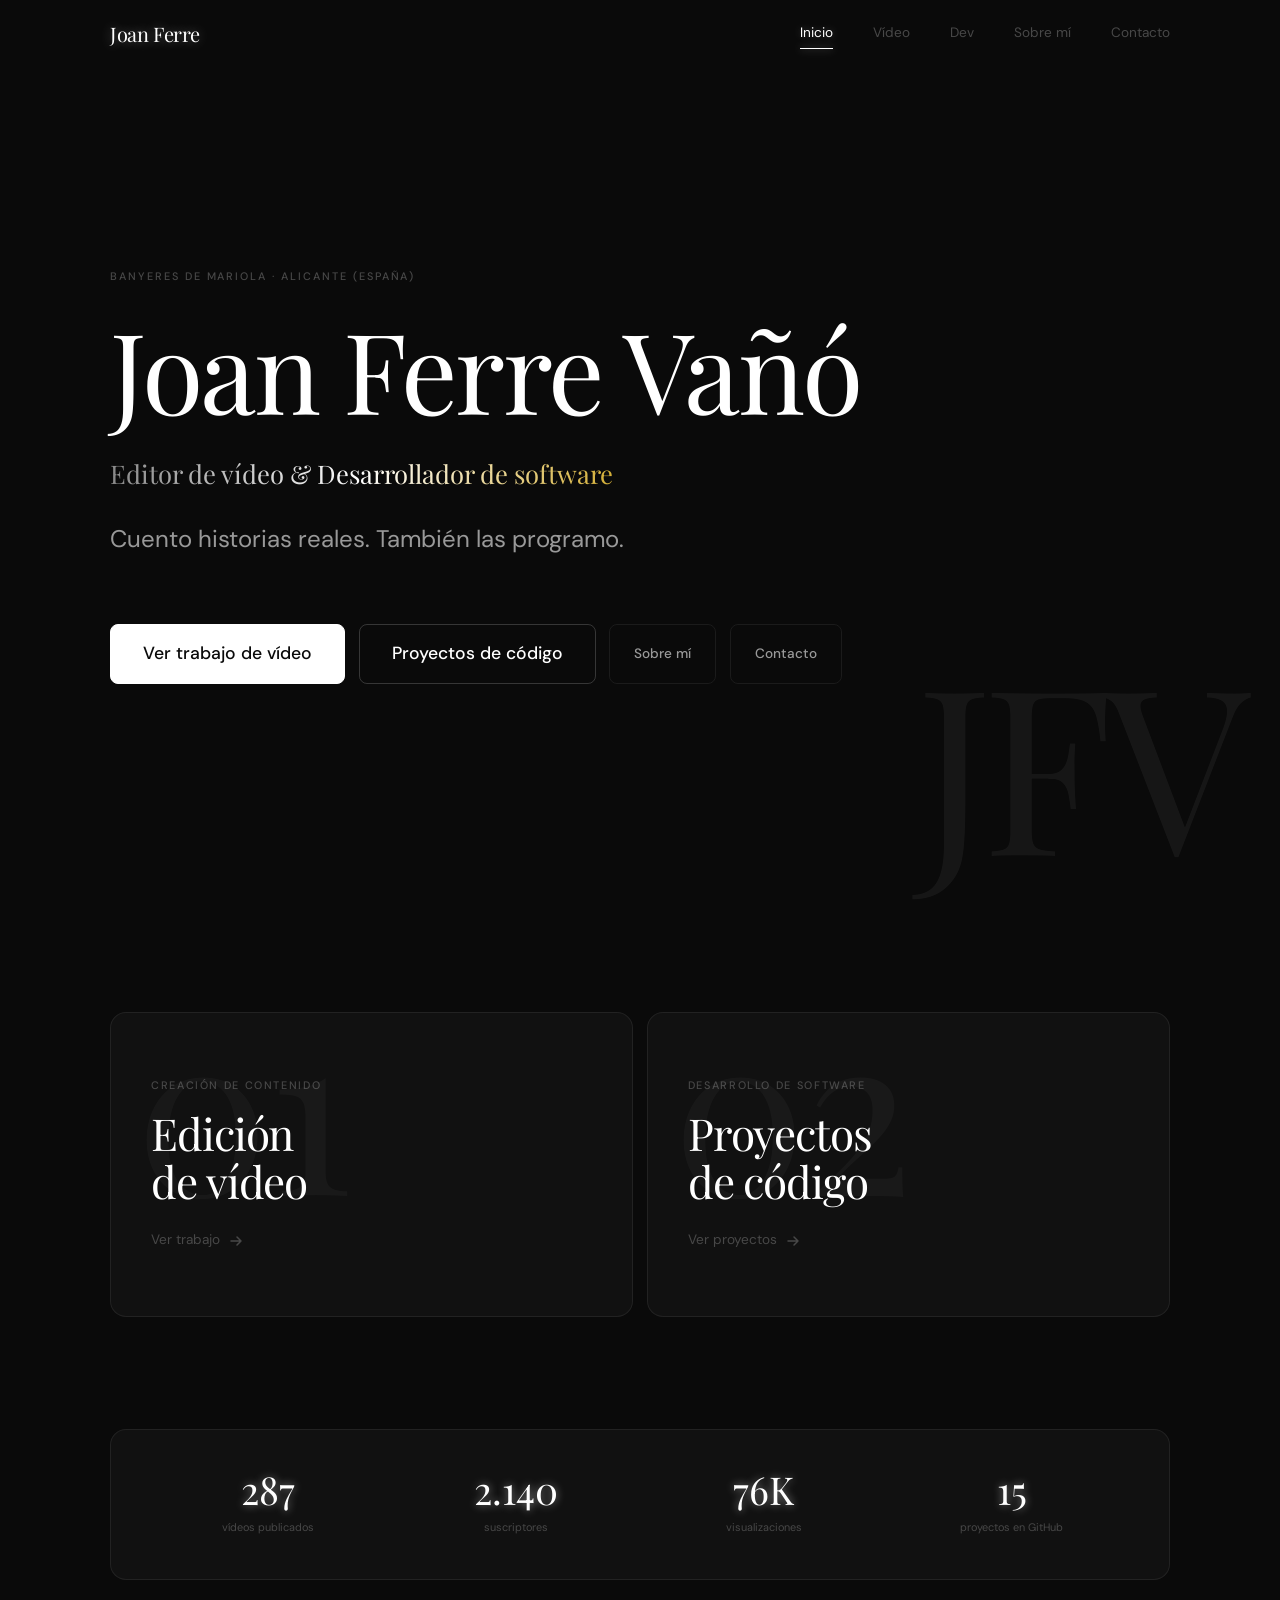
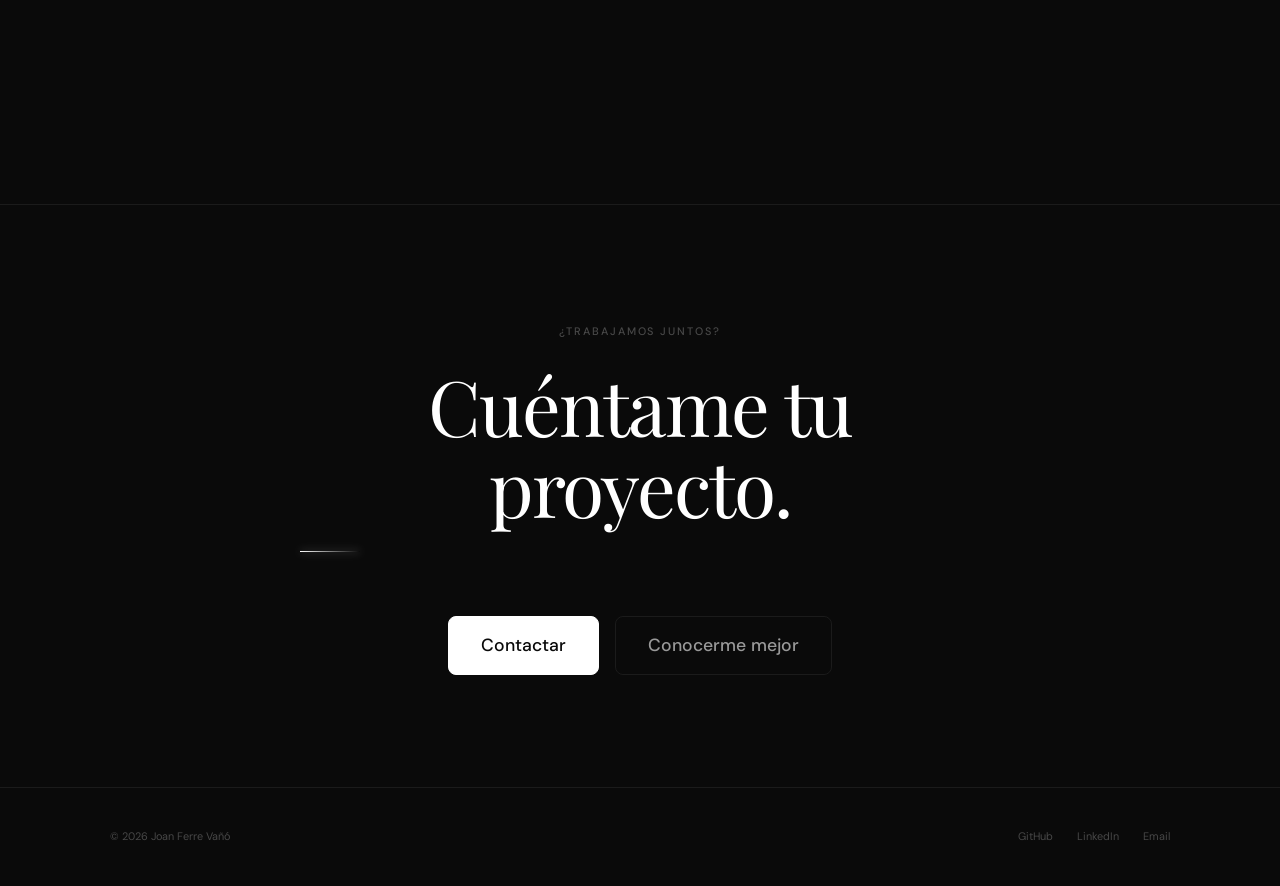
==== index.html @ e5301815 "Imagenes añadidas y mejora del contenido" ====
<!DOCTYPE html>
<html lang="es">
<head>
  <meta charset="UTF-8"/>
  <meta name="viewport" content="width=device-width, initial-scale=1.0"/>
  <title>Joan Ferre Vañó — Portfolio</title>
  <meta name="description" content="Editor de vídeo y desarrollador de software. Banyeres de Mariola, Alicante (España)."/>
  <link rel="preconnect" href="https://fonts.googleapis.com"/>
  <link rel="preconnect" href="https://fonts.gstatic.com" crossorigin/>
  <link href="https://fonts.googleapis.com/css2?family=Playfair+Display:ital,wght@0,400;0,500;1,400&family=DM+Sans:wght@300;400;500&display=swap" rel="stylesheet"/>
  <link rel="stylesheet" href="css/style.css"/>
  <link rel="stylesheet" href="css/animations.css"/>
  <link rel="stylesheet" href="css/components.css"/>
  <link rel="stylesheet" href="css/pages.css"/>
</head>
<body class="page-enter">

  <!-- ── NAVBAR ─────────────────────────────────────────────── -->
  <header class="navbar" id="navbar">
    <div class="navbar__inner">
      <a href="index.html" class="navbar__logo">Joan Ferre</a>
      <nav class="navbar__nav">
        <a href="index.html"   class="navbar__link">Inicio</a>
        <a href="video.html"   class="navbar__link">Vídeo</a>
        <a href="dev.html"     class="navbar__link">Dev</a>
        <a href="about.html"   class="navbar__link">Sobre mí</a>
        <a href="contact.html" class="navbar__link">Contacto</a>
      </nav>
      <button class="navbar__burger" id="nav-burger" aria-label="Abrir menú">
        <span></span><span></span><span></span>
      </button>
    </div>
  </header>
  <div class="nav-mobile" id="nav-mobile">
    <a href="index.html">Inicio</a>
    <a href="video.html">Vídeo</a>
    <a href="dev.html">Dev</a>
    <a href="about.html">Sobre mí</a>
    <a href="contact.html">Contacto</a>
  </div>

  <main>
    <!-- ── HERO ─────────────────────────────────────────────── -->
    <section class="hero hero--left">
      <div class="container">
        <div class="hero__inner">
          <span class="hero__eyebrow hero-reveal">Banyeres de Mariola · Alicante (España)</span>

          <!-- Nombre con glow pulsante blanco intenso -->
          <h1 class="hero__title hero-reveal glow-pulse">Joan Ferre Vañó</h1>

          <!-- Tagline con shimmer dorado/plateado -->
          <p class="hero-reveal" style="font-family:var(--font-display);font-size:clamp(1.1rem,2.5vw,1.6rem);margin-bottom:var(--sp-md)">
            <span class="shimmer-text">Editor de vídeo &amp; Desarrollador de software</span>
          </p>

          <p class="hero__sub hero-reveal">
            Cuento historias reales. También las programo.
          </p>
          <div class="hero__ctas hero-reveal">
            <a href="video.html"   class="btn btn--white btn--lg">Ver trabajo de vídeo</a>
            <a href="dev.html"     class="btn btn--outline btn--lg">Proyectos de código</a>
            <a href="about.html"   class="btn btn--ghost">Sobre mí</a>
            <a href="contact.html" class="btn btn--ghost">Contacto</a>
          </div>
        </div>
      </div>
      <span class="hero__bg-text" aria-hidden="true">JFV</span>
    </section>

    <!-- ── BLOQUES PRINCIPALES ─────────────────────────────── -->
    <section class="section">
      <div class="container">
        <div class="index-blocks stagger reveal">
          <!-- Bloque vídeo con borde neon que se enciende -->
          <a href="video.html" class="index-block">
            <span class="index-block__num" aria-hidden="true">01</span>
            <span class="index-block__label">Creación de contenido</span>
            <h2 class="index-block__title">Edición<br/>de vídeo</h2>
            <span class="index-block__arrow">
              Ver trabajo
              <svg width="16" height="16" viewBox="0 0 16 16" fill="none" stroke="currentColor" stroke-width="1.5" stroke-linecap="round" stroke-linejoin="round" aria-hidden="true"><path d="M3 8h10M9 4l4 4-4 4"/></svg>
            </span>
          </a>
          <!-- Bloque dev con borde neon que se enciende -->
          <a href="dev.html" class="index-block">
            <span class="index-block__num" aria-hidden="true">02</span>
            <span class="index-block__label">Desarrollo de software</span>
            <h2 class="index-block__title">Proyectos<br/>de código</h2>
            <span class="index-block__arrow">
              Ver proyectos
              <svg width="16" height="16" viewBox="0 0 16 16" fill="none" stroke="currentColor" stroke-width="1.5" stroke-linecap="round" stroke-linejoin="round" aria-hidden="true"><path d="M3 8h10M9 4l4 4-4 4"/></svg>
            </span>
          </a>
        </div>

        <!-- Stats con glow que se intensifica al hover -->
        <div class="index-stats reveal">
          <div class="index-stat">
            <span class="index-stat__num">287</span>
            <span class="index-stat__label">vídeos publicados</span>
          </div>
          <div class="index-stat">
            <span class="index-stat__num">2.140</span>
            <span class="index-stat__label">suscriptores</span>
          </div>
          <div class="index-stat">
            <span class="index-stat__num">76K</span>
            <span class="index-stat__label">visualizaciones</span>
          </div>
          <div class="index-stat">
            <span class="index-stat__num">15</span>
            <span class="index-stat__label">proyectos en GitHub</span>
          </div>
        </div>
      </div>
    </section>

    <!-- ── CTA FINAL ────────────────────────────────────────── -->
    <section class="section" style="text-align:center">
      <div class="container container--sm">
        <div class="section__head reveal">
          <span class="label">¿Trabajamos juntos?</span>
          <h2>Cuéntame tu proyecto.</h2>
        </div>
        <div class="reveal" style="display:flex;gap:1rem;justify-content:center;flex-wrap:wrap">
          <a href="contact.html" class="btn btn--white btn--lg">Contactar</a>
          <a href="about.html"   class="btn btn--ghost btn--lg">Conocerme mejor</a>
        </div>
      </div>
    </section>
  </main>

  <footer class="footer">
    <div class="container">
      <div class="footer__inner">
        <span class="footer__copy">© <span class="footer__year">2026</span> Joan Ferre Vañó</span>
        <nav class="footer__links">
          <a href="https://github.com/joanferrevano"                        target="_blank" rel="noopener">GitHub</a>
          <a href="https://www.linkedin.com/in/joan-ferre-va%C3%B1%C3%B3/"  target="_blank" rel="noopener">LinkedIn</a>
          <a href="mailto:joanferrecontact@gmail.com">Email</a>
        </nav>
      </div>
    </div>
  </footer>

  <script src="js/cursor.js"></script>
  <script src="js/nav.js"></script>
  <script src="js/main.js"></script>
</body>
</html>
---- css/style.css ----
/* ══════════════════════════════════════════════════════════════
   style.css — Variables, reset, tipografía, layout base
   Portfolio de Joan Ferre Vañó
   ══════════════════════════════════════════════════════════════ */

/* ── Variables globales ─────────────────────────────────────── */
:root {
  /* Colores base */
  --bg:      #0a0a0a;
  --bg-2:    #111111;
  --bg-3:    #1a1a1a;
  --bg-4:    #222222;
  --border:  rgba(255,255,255,0.07);
  --border-h:rgba(255,255,255,0.18);
  --white:   #ffffff;
  --text:    #f0f0f0;
  --text-2:  #999999;
  --text-3:  #484848;

  /* Glow / neon */
  --glow-sm:  0 0 8px rgba(255,255,255,0.5);
  --glow-md:  0 0 6px #fff, 0 0 14px rgba(255,255,255,0.4);
  --glow-lg:  0 0 8px #fff, 0 0 20px rgba(255,255,255,0.5), 0 0 40px rgba(255,255,255,0.2);
  --glow-xl:  0 0 12px #fff, 0 0 30px rgba(255,255,255,0.6), 0 0 60px rgba(255,255,255,0.25);
  --glow-vr:  0 0 8px #9cf, 0 0 20px rgba(100,200,255,0.5), 0 0 40px rgba(100,200,255,0.25);
  --glow-green: 0 0 6px #7fff7f, 0 0 14px rgba(100,255,100,0.4);
  --glow-amber: 0 0 6px #ffbf40, 0 0 14px rgba(255,180,50,0.4);
  --glow-gold:  0 0 8px #d4af37, 0 0 20px rgba(212,175,55,0.5);

  /* Shimmer gradient */
  --shimmer: linear-gradient(90deg, #888 0%, #fff 25%, #d4af37 50%, #fff 75%, #888 100%);

  /* Tipografía */
  --font-display: 'Playfair Display', serif;
  --font-body:    'DM Sans', sans-serif;

  /* Tamaños */
  --s-xs:  0.68rem;
  --s-sm:  0.85rem;
  --s-md:  1.1rem;
  --s-lg:  1.25rem;
  --s-xl:  1.5rem;
  --s-2xl: 2rem;
  --s-3xl: 2.75rem;
  --s-4xl: 3.75rem;
  --s-5xl: 5rem;
  --s-6xl: 7rem;

  /* Espaciado */
  --sp-xs:  0.4rem;
  --sp-sm:  0.85rem;
  --sp-md:  1.5rem;
  --sp-lg:  2.5rem;
  --sp-xl:  4rem;
  --sp-2xl: 7rem;

  /* Misc */
  --radius:    8px;
  --radius-lg: 16px;
  --ease:      cubic-bezier(0.16, 1, 0.3, 1);
  --dur:       0.6s;
  --dur-fast:  0.2s;
  --navbar-h:  68px;
}

/* ── Reset ──────────────────────────────────────────────────── */
*, *::before, *::after { box-sizing: border-box; margin: 0; padding: 0; }
html { scroll-behavior: smooth; overflow-x: hidden; font-size: 16px; }
body {
  background: var(--bg);
  color: var(--text);
  font-family: var(--font-body);
  font-size: 1rem;
  font-weight: 400;
  line-height: 1.65;
  -webkit-font-smoothing: antialiased;
  overflow-x: hidden;
}
img, svg { display: block; max-width: 100%; }
a { color: inherit; text-decoration: none; }
button { font-family: inherit; border: none; background: none; cursor: pointer; }
ul { list-style: none; }

/* ── Tipografía ─────────────────────────────────────────────── */
h1, h2, h3 {
  font-family: var(--font-display);
  font-weight: 400;
  line-height: 1.05;
  letter-spacing: -0.025em;
  color: var(--white);
}
h1 { font-size: clamp(var(--s-4xl), 9vw, var(--s-6xl)); }
h2 { font-size: clamp(var(--s-3xl), 6vw, var(--s-5xl)); }
h3 { font-size: clamp(var(--s-xl), 3vw, var(--s-2xl)); }
p  { color: var(--text-2); line-height: 1.7; }

/* ── Layout ─────────────────────────────────────────────────── */
.container    { width: 100%; max-width: 1140px; margin: 0 auto; padding: 0 var(--sp-lg); }
.container--sm { max-width: 760px; }
.container--xs { max-width: 600px; }

/* ── Utilidades ─────────────────────────────────────────────── */
.label {
  display: inline-block;
  font-size: var(--s-xs); font-weight: 500;
  letter-spacing: 0.18em; text-transform: uppercase;
  color: var(--text-3); margin-bottom: var(--sp-md);
}
.section { padding: var(--sp-2xl) 0; }
.section + .section { border-top: 1px solid var(--border); }
.section__head { margin-bottom: var(--sp-xl); }
.section__head h2 { margin-bottom: var(--sp-md); }
.section__head p { max-width: 55ch; font-size: var(--s-lg); }

/* Línea decorativa bajo título de sección */
.section__head h2::after {
  content: ''; display: block; width: 0; height: 1px;
  background: linear-gradient(90deg, var(--white), transparent);
  box-shadow: var(--glow-sm);
  margin-top: var(--sp-md);
  transition: width 1.2s var(--ease);
}
.section__head.is-visible h2::after { width: 60px; }

/* ── Footer ─────────────────────────────────────────────────── */
.footer { padding: var(--sp-lg) 0; border-top: 1px solid var(--border); }
.footer__inner {
  display: flex; align-items: center;
  justify-content: space-between; flex-wrap: wrap; gap: var(--sp-md);
}
.footer__copy { font-size: var(--s-xs); color: var(--text-3); }
.footer__links { display: flex; gap: var(--sp-md); }
.footer__links a { font-size: var(--s-xs); color: var(--text-3); transition: color var(--dur-fast), text-shadow var(--dur-fast); }
.footer__links a:hover { color: var(--white); text-shadow: var(--glow-sm); }

/* ── Responsive ─────────────────────────────────────────────── */
@media (max-width: 900px) {
  :root { --sp-2xl: 5rem; --sp-xl: 3rem; }
  .container { padding: 0 var(--sp-md); }
}
@media (max-width: 600px) {
  :root { --sp-2xl: 4rem; }
  .footer__inner { flex-direction: column; align-items: flex-start; }
}
---- css/animations.css ----
/* ══════════════════════════════════════════════════════════════
   animations.css — Keyframes, glow, shimmer, neon, ripple
   Portfolio de Joan Ferre Vañó
   ══════════════════════════════════════════════════════════════ */

/* ── @property para ángulo neon rotativo ────────────────────── */
@property --neon-angle {
  syntax: '<angle>'; initial-value: 0deg; inherits: false;
}

/* ── Keyframes ──────────────────────────────────────────────── */
@keyframes fadeUp {
  from { opacity: 0; transform: translateY(22px); }
  to   { opacity: 1; transform: translateY(0);    }
}
@keyframes pageIn {
  from { opacity: 0; transform: translateY(10px); }
  to   { opacity: 1; transform: translateY(0);    }
}

/* Glow pulsante — nombre hero */
@keyframes glow-pulse {
  0%,100% {
    text-shadow: 0 0 10px #fff, 0 0 20px rgba(255,255,255,0.6),
                 0 0 40px rgba(255,255,255,0.3);
  }
  50% {
    text-shadow: 0 0 20px #fff, 0 0 40px rgba(255,255,255,0.8),
                 0 0 80px rgba(255,255,255,0.5), 0 0 120px rgba(255,255,255,0.2);
  }
}

/* Shimmer plateado/dorado en taglines */
@keyframes shimmer {
  0%   { background-position: -200% center; }
  100% { background-position:  200% center; }
}

/* Trazo neon rotativo (showreel, foto placeholder) */
@keyframes neon-rotate {
  to { --neon-angle: 360deg; }
}

/* Ripple expansivo en nodos del timeline */
@keyframes ripple-wave {
  0%   { transform: translate(-50%,-50%) scale(1); opacity: 0.8; }
  100% { transform: translate(-50%,-50%) scale(3.5); opacity: 0; }
}

/* Glow pulsante — badge "En desarrollo" (ámbar) */
@keyframes pulse-amber {
  0%,100% { box-shadow: 0 0 4px #ffbf40, 0 0 8px rgba(255,180,50,0.3); }
  50%     { box-shadow: 0 0 8px #ffbf40, 0 0 18px rgba(255,180,50,0.5); }
}

/* Glow pulsante — contador de proyectos */
@keyframes pulse-num {
  0%,100% { text-shadow: 0 0 12px #fff, 0 0 24px rgba(255,255,255,0.4); }
  50%     { text-shadow: 0 0 20px #fff, 0 0 40px rgba(255,255,255,0.7); }
}

/* Destello diagonal en tarjetas al entrar en viewport */
@keyframes card-sweep {
  0%   { left: -80%; opacity: 0; }
  30%  { opacity: 0.18; }
  100% { left: 130%; opacity: 0; }
}

/* Crecimiento de la línea del timeline */
@keyframes line-grow {
  from { transform: scaleY(0); }
  to   { transform: scaleY(1); }
}

/* Activación del nodo del timeline */
@keyframes dot-activate {
  0%   { transform: scale(0.5); box-shadow: 0 0 0 0 rgba(255,255,255,0.7); }
  50%  { transform: scale(1.2); box-shadow: 0 0 0 8px rgba(255,255,255,0); }
  100% { transform: scale(1);   box-shadow: 0 0 6px #fff, 0 0 14px rgba(255,255,255,0.4); }
}

/* ── Clases de animación ────────────────────────────────────── */

/* Entrada de página */
.page-enter { animation: pageIn 0.55s var(--ease) both; }

/* Glow pulsante para el nombre del hero */
.glow-pulse {
  animation: glow-pulse 3s ease-in-out infinite;
}

/* Shimmer texto */
.shimmer-text {
  background: var(--shimmer);
  background-size: 200% auto;
  -webkit-background-clip: text;
  -webkit-text-fill-color: transparent;
  background-clip: text;
  animation: shimmer 5s linear infinite;
}

/* Trazo neon rotativo — borde animado que "da vueltas" */
.neon-trace {
  position: relative;
}
.neon-trace::before {
  content: '';
  position: absolute;
  inset: -1px;
  border-radius: inherit;
  padding: 1px;
  background: conic-gradient(
    from var(--neon-angle),
    transparent 0deg 320deg,
    rgba(255,255,255,0.9) 320deg 340deg,
    rgba(255,255,255,0.3) 340deg 360deg
  );
  -webkit-mask: linear-gradient(#000 0 0) content-box,
                linear-gradient(#000 0 0);
  mask: linear-gradient(#000 0 0) content-box,
        linear-gradient(#000 0 0);
  -webkit-mask-composite: destination-out;
  mask-composite: exclude;
  animation: neon-rotate 3s linear infinite;
  pointer-events: none;
}

/* ── Animación base unificada ───────────────────────────────────
   TODAS las entradas (hero, secciones, stagger) usan los mismos
   valores: translateY(22px), 0.7s, var(--ease). Consistencia total.
   ─────────────────────────────────────────────────────────────── */

/* Hero: delay escalonado, misma animación que el scroll reveal */
.hero-reveal {
  opacity: 0; transform: translateY(22px);
  animation: fadeUp 0.7s var(--ease) forwards;
}
.hero-reveal:nth-child(1) { animation-delay: 0.1s; }
.hero-reveal:nth-child(2) { animation-delay: 0.22s; }
.hero-reveal:nth-child(3) { animation-delay: 0.34s; }
.hero-reveal:nth-child(4) { animation-delay: 0.46s; }
.hero-reveal:nth-child(5) { animation-delay: 0.58s; }

/* Scroll reveal — idéntico al hero-reveal pero via transition */
.reveal {
  opacity: 0; transform: translateY(22px);
  transition: opacity 0.7s var(--ease), transform 0.7s var(--ease);
}
.reveal.is-visible { opacity: 1; transform: translateY(0); }
.reveal--delay { transition-delay: 0.12s; }

/* Stagger — mismo desplazamiento y duración */
.stagger > * {
  opacity: 0; transform: translateY(22px);
  transition: opacity 0.7s var(--ease), transform 0.7s var(--ease);
}
.stagger.is-visible > *:nth-child(1)  { opacity:1; transform:none; transition-delay:0s;    }
.stagger.is-visible > *:nth-child(2)  { opacity:1; transform:none; transition-delay:0.1s;  }
.stagger.is-visible > *:nth-child(3)  { opacity:1; transform:none; transition-delay:0.2s;  }
.stagger.is-visible > *:nth-child(4)  { opacity:1; transform:none; transition-delay:0.3s;  }
.stagger.is-visible > *:nth-child(5)  { opacity:1; transform:none; transition-delay:0.4s;  }
.stagger.is-visible > *:nth-child(6)  { opacity:1; transform:none; transition-delay:0.5s;  }
.stagger.is-visible > *:nth-child(7)  { opacity:1; transform:none; transition-delay:0.6s;  }
.stagger.is-visible > *:nth-child(8)  { opacity:1; transform:none; transition-delay:0.7s;  }
.stagger.is-visible > *:nth-child(9)  { opacity:1; transform:none; transition-delay:0.8s;  }
.stagger.is-visible > *:nth-child(10) { opacity:1; transform:none; transition-delay:0.9s;  }

/* Destello diagonal en tarjeta al entrar en viewport */
.card-has-sweep { position: relative; overflow: hidden; }
.card-has-sweep::after {
  content: '';
  position: absolute; top: 0; left: -80%;
  width: 50%; height: 100%;
  background: linear-gradient(105deg, transparent 20%, rgba(255,255,255,0.15) 50%, transparent 80%);
  transform: skewX(-15deg);
  pointer-events: none;
  opacity: 0;
}
.card-has-sweep.sweep-once::after {
  animation: card-sweep 0.7s ease forwards;
}

/* Badge glow verde — "Uso diario" */
.badge--green {
  background: rgba(100,255,100,0.08);
  color: #9fff9f;
  border: 1px solid rgba(100,255,100,0.35);
  box-shadow: var(--glow-green);
}

/* Badge glow ámbar pulsante — "En desarrollo" */
.badge--amber {
  background: rgba(255,180,50,0.08);
  color: #ffd080;
  border: 1px solid rgba(255,180,50,0.35);
  animation: pulse-amber 2.5s ease-in-out infinite;
}

/* Accesibilidad: reducir movimiento */
@media (prefers-reduced-motion: reduce) {
  *, *::before, *::after { animation-duration: 0.01ms !important; transition-duration: 0.01ms !important; }
  .reveal, .stagger > *, .hero-reveal { opacity: 1 !important; transform: none !important; }
}
---- css/components.css ----
/* ══════════════════════════════════════════════════════════════
   components.css — Navbar, Hero, Botones, Cards, Footer
   Portfolio de Joan Ferre Vañó
   ══════════════════════════════════════════════════════════════ */

/* ── NAVBAR ─────────────────────────────────────────────────── */
.navbar {
  position: fixed; top: 0; left: 0; right: 0;
  height: var(--navbar-h); z-index: 1000;
  transition: background 0.4s, backdrop-filter 0.4s, border-color 0.4s;
  border-bottom: 1px solid transparent;
}
.navbar.is-scrolled {
  background: rgba(10,10,10,0.9);
  backdrop-filter: blur(20px); -webkit-backdrop-filter: blur(20px);
  border-bottom-color: var(--border);
}
.navbar__inner {
  max-width: 1140px; margin: 0 auto;
  padding: 0 var(--sp-lg); height: 100%;
  display: flex; align-items: center; justify-content: space-between;
}
/* Logo con glow estático suave */
.navbar__logo {
  font-family: var(--font-display); font-size: var(--s-lg);
  color: var(--white); letter-spacing: -0.02em; white-space: nowrap;
  text-shadow: 0 0 12px rgba(255,255,255,0.4);
  transition: text-shadow var(--dur-fast);
}
.navbar__logo:hover { text-shadow: var(--glow-md); }

.navbar__nav { display: flex; align-items: center; gap: var(--sp-lg); }
.navbar__link {
  font-size: var(--s-sm); color: var(--text-3);
  position: relative; transition: color var(--dur-fast);
}
/* Subrayado neon animado en hover y página activa */
.navbar__link::after {
  content: ''; position: absolute; bottom: -4px; left: 0;
  width: 0; height: 1px;
  background: var(--white);
  box-shadow: var(--glow-sm);
  transition: width 0.3s var(--ease);
}
.navbar__link:hover       { color: var(--white); }
.navbar__link:hover::after { width: 100%; }
.navbar__link.is-active   { color: var(--white); text-shadow: 0 0 8px rgba(255,255,255,0.3); }
.navbar__link.is-active::after { width: 100%; }

/* Hamburguesa */
.navbar__burger { display: none; flex-direction: column; gap: 5px; padding: 4px; cursor: pointer; }
.navbar__burger span {
  display: block; width: 20px; height: 1.5px;
  background: var(--text); border-radius: 2px;
  transition: transform 0.3s, opacity 0.3s;
}
.navbar__burger.is-open span:nth-child(1) { transform: translateY(6.5px) rotate(45deg); }
.navbar__burger.is-open span:nth-child(2) { opacity: 0; }
.navbar__burger.is-open span:nth-child(3) { transform: translateY(-6.5px) rotate(-45deg); }

/* Menú móvil overlay */
.nav-mobile {
  position: fixed; inset: 0; background: var(--bg-2); z-index: 999;
  display: flex; flex-direction: column;
  align-items: center; justify-content: center; gap: var(--sp-md);
  opacity: 0; visibility: hidden;
  transition: opacity 0.4s var(--ease), visibility 0.4s;
}
.nav-mobile.is-open { opacity: 1; visibility: visible; }
.nav-mobile a {
  font-family: var(--font-display); font-size: clamp(2rem, 7vw, 3.5rem);
  color: var(--text-3); transition: color var(--dur-fast), text-shadow var(--dur-fast);
}
.nav-mobile a:hover, .nav-mobile a.is-active { color: var(--white); text-shadow: var(--glow-md); }

/* ── BOTONES ─────────────────────────────────────────────────── */
.btn {
  display: inline-flex; align-items: center; gap: 0.5rem;
  padding: 0.7rem 1.5rem; font-size: var(--s-sm); font-weight: 500;
  border-radius: var(--radius); border: 1px solid transparent;
  transition: all 0.3s var(--ease); cursor: pointer; white-space: nowrap;
}
.btn:hover { transform: translateY(-2px); }

/* Blanco sólido */
.btn--white { background: var(--white); color: var(--bg); border-color: var(--white); }
.btn--white:hover { background: #e8e8e8; box-shadow: var(--glow-lg); }

/* Contorno neon que se enciende */
.btn--outline {
  background: transparent; color: var(--white); border-color: var(--border-h);
}
.btn--outline:hover {
  border-color: var(--white);
  box-shadow: var(--glow-md), inset 0 0 10px rgba(255,255,255,0.05);
}

/* Ghost */
.btn--ghost { background: transparent; color: var(--text-2); border-color: var(--border); }
.btn--ghost:hover { color: var(--white); border-color: var(--border-h); box-shadow: var(--glow-sm); }

.btn--lg { padding: 0.9rem 2rem; font-size: var(--s-md); }

/* ── HERO genérico ───────────────────────────────────────────── */
.hero {
  min-height: 100svh;
  /* Padding generoso arriba para que el glow del nombre no quede cortado */
  padding: calc(var(--navbar-h) + var(--sp-xl) + 2rem) var(--sp-lg) var(--sp-2xl);
  display: flex; align-items: center; justify-content: center;
  text-align: center; position: relative; overflow: hidden;
}
.hero--left { text-align: left; justify-content: flex-start; }
.hero__inner { position: relative; z-index: 1; }
.hero__eyebrow {
  font-size: var(--s-xs); font-weight: 500; letter-spacing: 0.18em;
  text-transform: uppercase; color: var(--text-3); margin-bottom: var(--sp-md);
  display: block;
}
.hero__title   { margin-bottom: var(--sp-md); }
.hero__sub {
  font-size: clamp(var(--s-lg), 2.5vw, var(--s-xl));
  color: var(--text-2); max-width: 55ch;
  margin: 0 auto var(--sp-xl);
}
.hero--left .hero__sub { margin-left: 0; }
.hero__ctas { display: flex; gap: var(--sp-sm); flex-wrap: wrap; justify-content: center; }
.hero--left .hero__ctas { justify-content: flex-start; }

/* Texto decorativo de fondo — esquina inferior derecha
   Tamaño calculado para que las 3 letras JFV quepan sin cortarse:
   a ~18vw cada letra ocupa ~12vw → 3 letras = ~36vw, caben en pantalla */
.hero__bg-text {
  position: absolute; font-family: var(--font-display);
  font-size: clamp(7rem, 18vw, 17rem);
  color: var(--white); opacity: 0.05; pointer-events: none;
  user-select: none; line-height: 1;
  bottom: var(--sp-md); right: var(--sp-lg);
  letter-spacing: -0.04em;
}

/* ── STAT ITEMS ──────────────────────────────────────────────── */
.stats-row { display: flex; flex-wrap: wrap; gap: var(--sp-lg); }
.stat-item__num {
  font-family: var(--font-display);
  font-size: clamp(var(--s-2xl), 5vw, var(--s-4xl));
  color: var(--white); line-height: 1; letter-spacing: -0.03em;
  display: block; text-shadow: var(--glow-sm);
  transition: text-shadow 0.3s;
}
.stat-item__num:hover { text-shadow: var(--glow-lg); }
.stat-item__label { font-size: var(--s-xs); color: var(--text-3); margin-top: 0.3rem; display: block; }

/* ── TARJETA BASE ────────────────────────────────────────────── */
.card {
  background: var(--bg-2); border: 1px solid var(--border);
  border-radius: var(--radius-lg); overflow: hidden;
  transition: border-color 0.3s, box-shadow 0.3s, transform 0.35s var(--ease);
}
.card:hover { border-color: var(--border-h); box-shadow: var(--glow-sm); }

/* Badge base */
.badge {
  display: inline-block; padding: 0.2rem 0.65rem;
  font-size: var(--s-xs); font-weight: 500;
  border-radius: 4px; letter-spacing: 0.05em;
}
.badge--white { background: var(--white); color: var(--bg); }
.badge--dim   { background: var(--bg-4); color: var(--text-2); border: 1px solid var(--border); }

/* ── SOCIAL CARDS ────────────────────────────────────────────── */
.social-grid {
  display: grid;
  grid-template-columns: repeat(auto-fill, minmax(160px, 1fr));
  gap: var(--sp-sm);
}
.social-card {
  background: var(--bg-2); border: 1px solid var(--border);
  border-radius: var(--radius-lg); padding: var(--sp-md);
  display: flex; flex-direction: column; gap: 0.6rem;
  transition: border-color 0.25s, transform 0.3s var(--ease), box-shadow 0.25s;
}
.social-card:hover {
  border-color: rgba(255,255,255,0.25); background: var(--bg-3);
  transform: translateY(-3px); box-shadow: var(--glow-sm);
}
.social-card__icon { color: var(--text-2); transition: color 0.2s, filter 0.2s; }
.social-card__icon svg { width: 22px; height: 22px; }
.social-card:hover .social-card__icon { color: var(--white); filter: drop-shadow(0 0 4px rgba(255,255,255,0.5)); }
.social-card__name { font-size: var(--s-sm); font-weight: 500; color: var(--white); }
.social-card__sub  { font-size: var(--s-xs); color: var(--text-3); }

/* Cursor: se usa el del sistema (normal) */

/* ── Responsive ─────────────────────────────────────────────── */
@media (max-width: 900px) {
  .navbar__nav { display: none; }
  .navbar__burger { display: flex; }
}
@media (max-width: 600px) {
  .hero { padding-top: calc(var(--navbar-h) + var(--sp-xl)); }
  .hero__ctas { flex-direction: column; align-items: flex-start; }
  .hero.hero--center .hero__ctas { align-items: center; }
  .stats-row { gap: var(--sp-md); }
}
---- css/pages.css ----
/* ══════════════════════════════════════════════════════════════
   pages.css — Estilos específicos de cada página
   Portfolio de Joan Ferre Vañó
   ══════════════════════════════════════════════════════════════ */

/* ═══════ INDEX ════════════════════════════════════════════ */
.index-blocks { display: grid; grid-template-columns: 1fr 1fr; gap: var(--sp-sm); margin-bottom: var(--sp-2xl); }
.index-block {
  position: relative; border: 1px solid var(--border);
  border-radius: var(--radius-lg); padding: var(--sp-xl) var(--sp-lg);
  min-height: 300px; display: flex; flex-direction: column; justify-content: flex-end;
  background: var(--bg-2); overflow: hidden;
  transition: border-color 0.4s, box-shadow 0.4s, transform 0.4s var(--ease);
}
/* Efecto neon que se enciende al hover */
.index-block:hover {
  border-color: rgba(255,255,255,0.5);
  box-shadow: 0 0 15px rgba(255,255,255,0.07), inset 0 0 30px rgba(255,255,255,0.02);
  transform: translateY(-4px);
}
.index-block__num {
  position: absolute; top: -0.1em; left: var(--sp-md);
  font-family: var(--font-display); font-size: clamp(8rem, 18vw, 14rem);
  color: var(--white); opacity: 0.03; line-height: 1;
  pointer-events: none; user-select: none;
}
.index-block__label { font-size: var(--s-xs); font-weight: 500; letter-spacing: 0.15em; text-transform: uppercase; color: var(--text-3); margin-bottom: var(--sp-sm); }
.index-block__title { font-family: var(--font-display); font-size: clamp(var(--s-2xl), 3.5vw, var(--s-3xl)); color: var(--white); line-height: 1.1; margin-bottom: var(--sp-md); }
.index-block__arrow { display: inline-flex; align-items: center; gap: 0.5rem; font-size: var(--s-sm); color: var(--text-3); transition: color 0.2s, gap 0.3s var(--ease); }
.index-block:hover .index-block__arrow { color: var(--white); gap: 0.9rem; }

.index-stats {
  display: grid; grid-template-columns: repeat(4, 1fr); gap: var(--sp-sm);
  padding: var(--sp-lg); background: var(--bg-2);
  border: 1px solid var(--border); border-radius: var(--radius-lg); margin-bottom: var(--sp-2xl);
}
.index-stat { text-align: center; }
.index-stat__num {
  font-family: var(--font-display); font-size: clamp(var(--s-xl), 3vw, var(--s-3xl));
  color: var(--white); line-height: 1; display: block; margin-bottom: 0.3rem;
  text-shadow: var(--glow-sm); transition: text-shadow 0.3s;
}
.index-stat__num:hover { text-shadow: var(--glow-lg); }
.index-stat__label { font-size: var(--s-xs); color: var(--text-3); }

/* ═══════ VIDEO ════════════════════════════════════════════ */
.showreel-placeholder {
  width: 100%; aspect-ratio: 16/9;
  background: var(--bg-2); border: 1px solid var(--border);
  border-radius: var(--radius-lg);
  display: flex; flex-direction: column; align-items: center; justify-content: center;
  gap: var(--sp-md); text-align: center; position: relative; overflow: hidden;
}
.showreel-placeholder__title { font-family: var(--font-display); font-size: clamp(var(--s-xl), 4vw, var(--s-3xl)); color: var(--text-2); }
.showreel-placeholder__sub   { font-size: var(--s-sm); color: var(--text-3); }

.video-grid { display: grid; grid-template-columns: repeat(auto-fill, minmax(240px, 1fr)); gap: var(--sp-md); }
.video-card {
  border-radius: var(--radius-lg); overflow: hidden;
  background: var(--bg-2); border: 1px solid var(--border);
  transition: border-color 0.3s, transform 0.35s var(--ease), box-shadow 0.3s;
}
.video-card:hover {
  border-color: rgba(255,255,255,0.2);
  transform: translateY(-5px);
  box-shadow: 0 0 1px rgba(255,255,255,0.1), 0 4px 30px rgba(0,0,0,0.5);
}
/* Glow en borde superior al hover */
.video-card:hover .video-card__thumb { box-shadow: inset 0 3px 0 rgba(255,255,255,0.3); }
.video-card__thumb { width: 100%; aspect-ratio: 16/9; background: var(--bg-3); transition: box-shadow 0.3s; }
.video-card__body  { padding: var(--sp-md); }
.video-card__views { font-size: var(--s-xs); color: var(--text-3); margin-bottom: 0.4rem; display: block; }
.video-card__title { font-size: var(--s-sm); color: var(--text); line-height: 1.45; }

/* Badge views con glow intenso para el viral */
.badge--viral {
  background: rgba(255,255,255,0.08); color: var(--white);
  border: 1px solid rgba(255,255,255,0.3);
  box-shadow: var(--glow-md);
  font-size: 0.75rem; font-weight: 600; letter-spacing: 0.05em;
}

/* Thumbnails: imagen real o fallback de color */
.video-card__thumb { position: relative; overflow: hidden; }
.video-card__thumb img {
  width: 100%; height: 100%; object-fit: cover;
  display: block; transition: transform 0.4s var(--ease);
}
.video-card:hover .video-card__thumb img { transform: scale(1.04); }

/* Fallback gradient si no hay imagen */
.thumb--1 { background: linear-gradient(135deg, #12001f 0%, #1e0040 100%); }
.thumb--2 { background: linear-gradient(135deg, #001220 0%, #002040 100%); }
.thumb--3 { background: linear-gradient(135deg, #1a1200 0%, #302200 100%); }
.thumb--4 { background: linear-gradient(135deg, #0a0a0a 0%, #1e1e1e 100%); }

/* ── Herramientas y entornos ──────────────────────────────── */
.tools-section { margin-top: var(--sp-2xl); }
.tools-group { margin-bottom: var(--sp-xl); }
.tools-group__title {
  font-size: var(--s-xs); font-weight: 600; letter-spacing: 0.18em;
  text-transform: uppercase; color: var(--text-3);
  margin-bottom: var(--sp-md);
}
.tools-row { display: flex; flex-wrap: wrap; gap: var(--sp-xs); }
.tool-chip {
  display: flex; align-items: center; gap: 0.5rem;
  padding: 0.4rem 1rem; background: var(--bg-2);
  border: 1px solid var(--border); border-radius: var(--radius);
  font-size: var(--s-xs); color: var(--text-2);
  transition: border-color 0.2s, color 0.2s, box-shadow 0.2s;
}
.tool-chip:hover { border-color: rgba(255,255,255,0.25); color: var(--white); box-shadow: var(--glow-sm); }

/* ═══════ DEV ═══════════════════════════════════════════════ */
.skills-row { display: flex; flex-wrap: wrap; gap: var(--sp-xs); }
.skill-chip {
  padding: 0.3rem 0.9rem; background: var(--bg-3);
  border: 1px solid var(--border); border-radius: 100px;
  font-size: var(--s-xs); color: var(--text-2); white-space: nowrap;
  transition: border-color 0.2s, color 0.2s, box-shadow 0.2s;
}
.skill-chip:hover { border-color: rgba(255,255,255,0.4); color: var(--white); box-shadow: var(--glow-sm); }

/* Contador de proyectos */
.projects-count {
  font-family: var(--font-display); font-size: clamp(var(--s-3xl), 8vw, var(--s-5xl));
  color: var(--white); line-height: 1;
  animation: pulse-num 3s ease-in-out infinite;
}

/* Título de categoría con línea brillante */
.cat-title {
  font-size: var(--s-xs); font-weight: 600; letter-spacing: 0.2em; text-transform: uppercase;
  color: var(--text-3); margin-bottom: var(--sp-lg);
  display: flex; align-items: center; gap: var(--sp-md);
}
.cat-title::after {
  content: ''; flex: 1; height: 1px;
  background: linear-gradient(90deg, rgba(255,255,255,0.2), transparent);
  box-shadow: 0 0 4px rgba(255,255,255,0.1);
}

.projects-grid { display: grid; grid-template-columns: repeat(auto-fill, minmax(280px, 1fr)); gap: var(--sp-md); }
.project-card {
  background: var(--bg-2); border: 1px solid var(--border);
  border-radius: var(--radius-lg); padding: var(--sp-lg);
  display: flex; flex-direction: column; gap: var(--sp-sm);
  transition: border-color 0.3s, transform 0.35s var(--ease), box-shadow 0.35s;
}
.project-card:hover {
  border-color: rgba(255,255,255,0.25);
  transform: perspective(600px) rotateX(-2deg) rotateY(2deg) translateY(-5px);
  box-shadow: 0 0 12px rgba(255,255,255,0.06), 0 20px 50px rgba(0,0,0,0.5);
}
/* Tarjeta VR con glow azul-blanco */
.project-card--vr:hover { box-shadow: var(--glow-vr), 0 20px 50px rgba(0,0,0,0.5); border-color: rgba(100,200,255,0.4); }

.project-card__top  { display: flex; align-items: flex-start; justify-content: space-between; gap: var(--sp-sm); }
.project-card__name { font-family: var(--font-display); font-size: var(--s-xl); color: var(--white); }
.project-card__tech { font-size: var(--s-xs); color: var(--text-3); letter-spacing: 0.08em; }
.project-card__desc { font-size: var(--s-sm); color: var(--text-2); line-height: 1.65; flex: 1; }
.project-card__link { display: inline-flex; align-items: center; gap: 0.4rem; font-size: var(--s-sm); color: var(--text-2); transition: color 0.2s, gap 0.3s var(--ease); }
.project-card__link:hover { color: var(--white); gap: 0.75rem; }

/* ═══════ ABOUT ══════════════════════════════════════════════ */
.about-grid { display: grid; grid-template-columns: 1fr 2fr; gap: var(--sp-2xl); align-items: start; }
.about-photo {
  width: 100%; aspect-ratio: 3/4;
  background: var(--bg-2); border: 1px solid var(--border);
  border-radius: var(--radius-lg);
  display: flex; align-items: center; justify-content: center;
}
.about-photo span { font-size: var(--s-sm); color: var(--text-3); letter-spacing: 0.08em; }

/* Cita destacada con shimmer */
.blockquote { border-left: 2px solid var(--border-h); padding-left: var(--sp-md); margin: var(--sp-xl) 0; }
.blockquote p { font-family: var(--font-display); font-size: clamp(var(--s-lg), 2.5vw, var(--s-2xl)); line-height: 1.4; font-style: italic; }

/* Timeline */
.timeline-wrap { position: relative; padding-left: 32px; }
.timeline-line {
  position: absolute; left: 6px; top: 8px; bottom: 0;
  width: 1px;
  background: linear-gradient(to bottom, rgba(255,255,255,0.5), rgba(255,255,255,0.05));
  box-shadow: 0 0 4px rgba(255,255,255,0.15);
  transform-origin: top; transform: scaleY(0);
  transition: transform 1.5s var(--ease);
}
.timeline-wrap.is-visible .timeline-line { transform: scaleY(1); }

.tl-item { position: relative; padding-bottom: var(--sp-lg); }
.tl-item:last-child { padding-bottom: 0; }
.tl-dot {
  position: absolute; left: -32px; top: 5px;
  width: 13px; height: 13px; border-radius: 50%;
  background: var(--bg-3); border: 1.5px solid var(--text-3);
  transition: background 0.4s, border-color 0.4s, box-shadow 0.4s;
}
/* Ripple de onda expansiva */
.tl-dot::after {
  content: ''; position: absolute; top: 50%; left: 50%;
  width: 100%; height: 100%; border-radius: 50%;
  border: 1px solid rgba(255,255,255,0.5);
  opacity: 0; pointer-events: none;
}
.tl-item.is-active .tl-dot {
  background: var(--white); border-color: var(--white);
  animation: dot-activate 0.5s var(--ease) forwards;
}
.tl-item.is-active .tl-dot::after {
  animation: ripple-wave 1.2s ease-out forwards;
}
/* Año 2026 con glow dorado especial */
.tl-item--current .tl-year { color: #d4af37; text-shadow: var(--glow-gold); }
.tl-item--current .tl-dot  { border-color: #d4af37; }
.tl-item--current.is-active .tl-dot { background: #d4af37; box-shadow: var(--glow-gold); }

.tl-year { font-size: var(--s-xs); font-weight: 600; letter-spacing: 0.12em; text-transform: uppercase; color: var(--text-3); margin-bottom: 0.35rem; transition: color 0.4s, text-shadow 0.4s; }
.tl-text { font-size: var(--s-sm); color: var(--text-2); line-height: 1.65; max-width: 50ch; opacity: 0; transform: translateX(-10px); transition: opacity 0.5s, transform 0.5s var(--ease); }
.tl-item.is-active .tl-text { opacity: 1; transform: translateX(0); }

/* Próximos pasos */
.next-steps { display: grid; grid-template-columns: repeat(auto-fill, minmax(220px, 1fr)); gap: var(--sp-sm); }
.next-step { background: var(--bg-2); border: 1px solid var(--border); border-radius: var(--radius-lg); padding: var(--sp-md); }
.next-step__num { font-family: var(--font-display); font-size: var(--s-2xl); color: var(--border-h); line-height: 1; margin-bottom: var(--sp-sm); }
.next-step__text { font-size: var(--s-sm); color: var(--text-2); line-height: 1.55; }
/* Viñeta brillante en hover */
.next-step:hover .next-step__num { color: rgba(255,255,255,0.3); text-shadow: var(--glow-sm); }

/* ═══════ CONTACT ════════════════════════════════════════════ */
.contact-grid { display: grid; grid-template-columns: 1fr 1fr; gap: var(--sp-2xl); align-items: start; }
.contact-email-link {
  font-family: var(--font-display);
  font-size: clamp(var(--s-md), 2.2vw, var(--s-xl));
  color: var(--white); border-bottom: 1px solid var(--border);
  padding-bottom: 2px; transition: border-color 0.2s, text-shadow 0.2s;
  text-shadow: 0 0 10px rgba(255,255,255,0.2);
  word-break: break-all; display: inline-block;
}
.contact-email-link:hover { border-color: var(--white); text-shadow: var(--glow-md); }

/* Formulario con focus neon */
.form { display: flex; flex-direction: column; gap: var(--sp-md); }
.form__row { display: grid; grid-template-columns: 1fr 1fr; gap: var(--sp-md); }
.form__group { display: flex; flex-direction: column; gap: 0.4rem; }
.form__label { font-size: var(--s-xs); font-weight: 500; letter-spacing: 0.1em; text-transform: uppercase; color: var(--text-3); }
.form__input {
  background: var(--bg-2); border: 1px solid var(--border);
  border-radius: var(--radius); padding: 0.75rem 1rem;
  font-family: var(--font-body); font-size: 1rem;
  color: var(--white); outline: none;
  transition: border-color 0.25s, box-shadow 0.25s;
}
.form__input::placeholder { color: var(--text-3); }
/* Neon en focus — campo que se enciende */
.form__input:focus {
  border-color: rgba(255,255,255,0.5);
  box-shadow: 0 0 0 1px rgba(255,255,255,0.1), 0 0 12px rgba(255,255,255,0.1), inset 0 0 8px rgba(255,255,255,0.02);
}
.form__textarea { resize: vertical; min-height: 130px; }
.form__aviso { font-size: var(--s-sm); color: var(--text-2); min-height: 1.4em; }

/* ═══════ RESPONSIVE páginas ═════════════════════════════════ */
@media (max-width: 900px) {
  .index-blocks { grid-template-columns: 1fr; }
  .index-stats  { grid-template-columns: repeat(2, 1fr); }
  .about-grid   { grid-template-columns: 1fr; }
  .contact-grid { grid-template-columns: 1fr; }
}
@media (max-width: 600px) {
  .index-stats { grid-template-columns: repeat(2, 1fr); }
  .form__row   { grid-template-columns: 1fr; }
  .next-steps  { grid-template-columns: 1fr; }
}
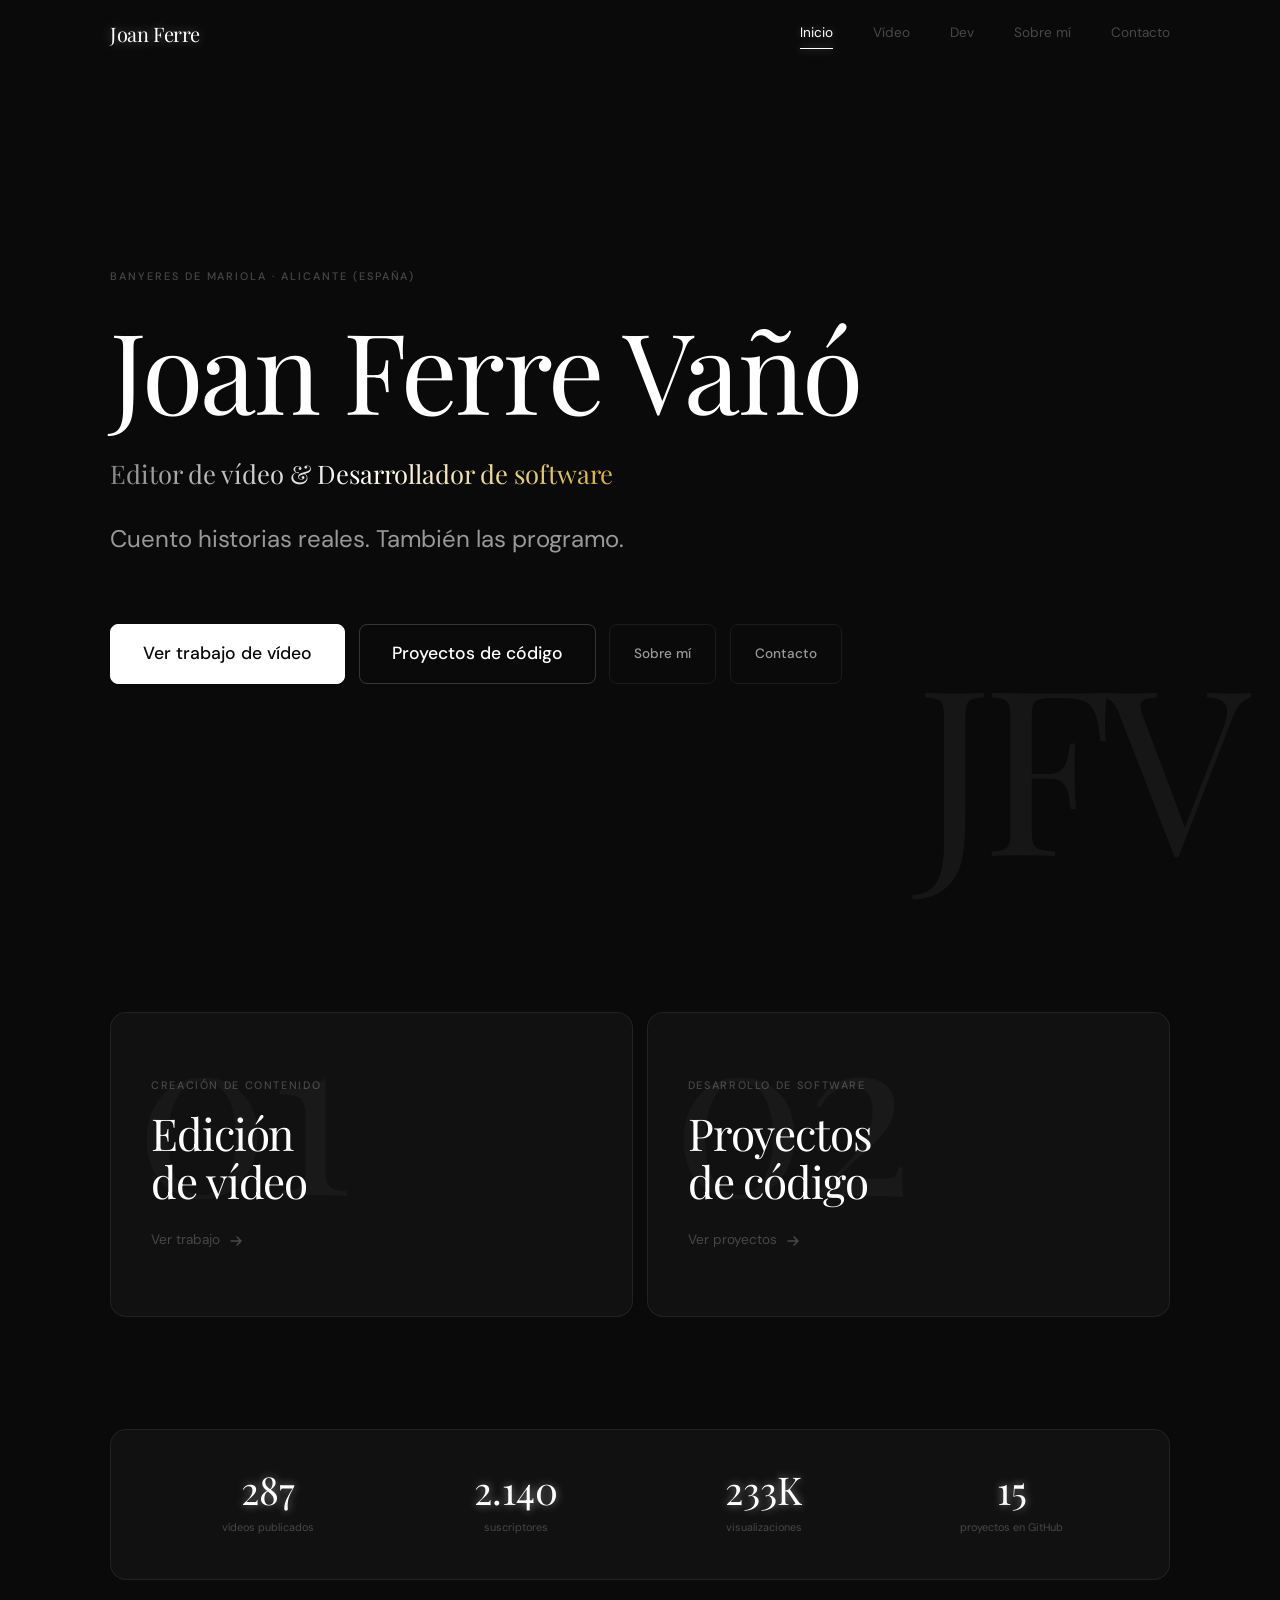
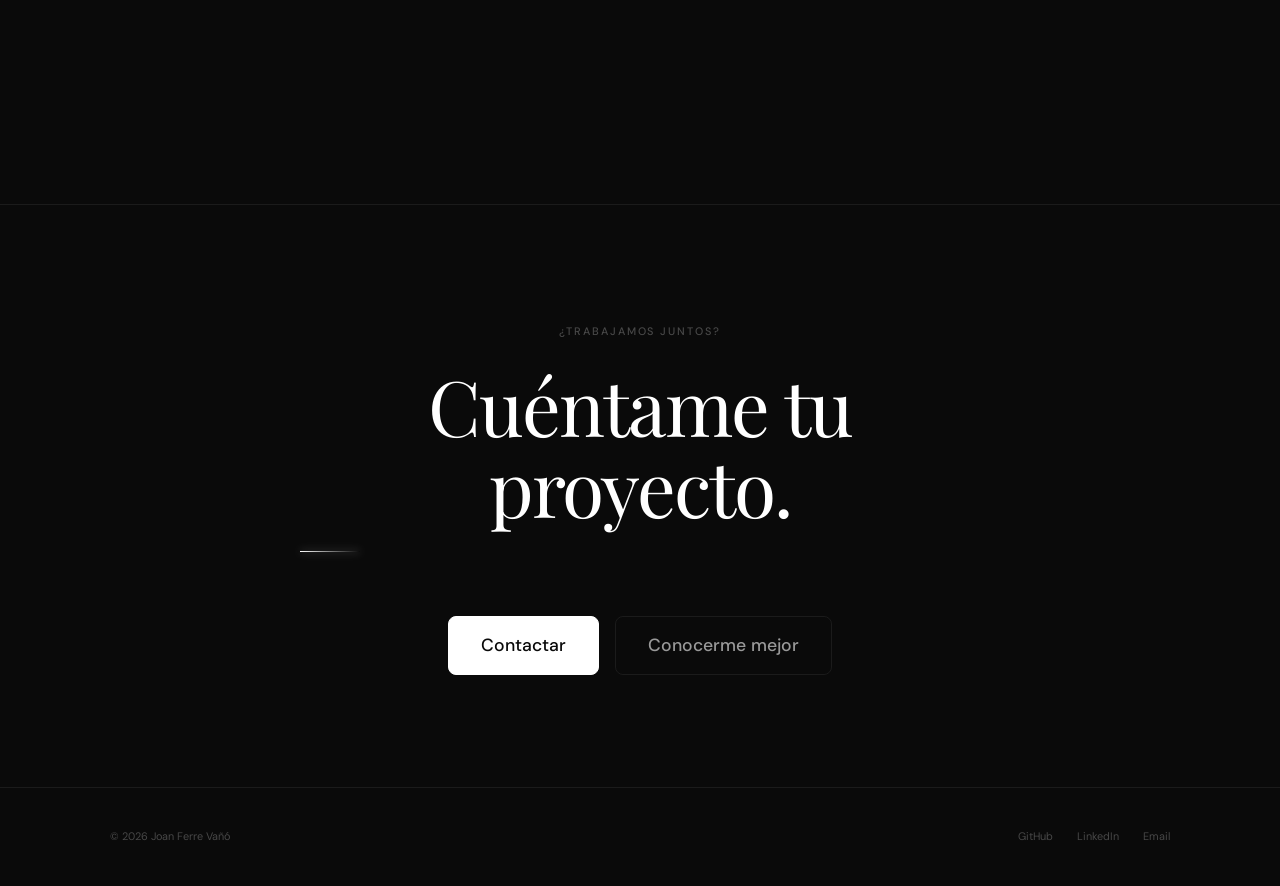
==== commit b28d7b3f: "Formulario funcional y validado" ====
--- a/index.html
+++ b/index.html
@@ -105,7 +105,7 @@
             <span class="index-stat__label">suscriptores</span>
           </div>
           <div class="index-stat">
-            <span class="index-stat__num">76K</span>
+            <span class="index-stat__num">233K</span>
             <span class="index-stat__label">visualizaciones</span>
           </div>
           <div class="index-stat">
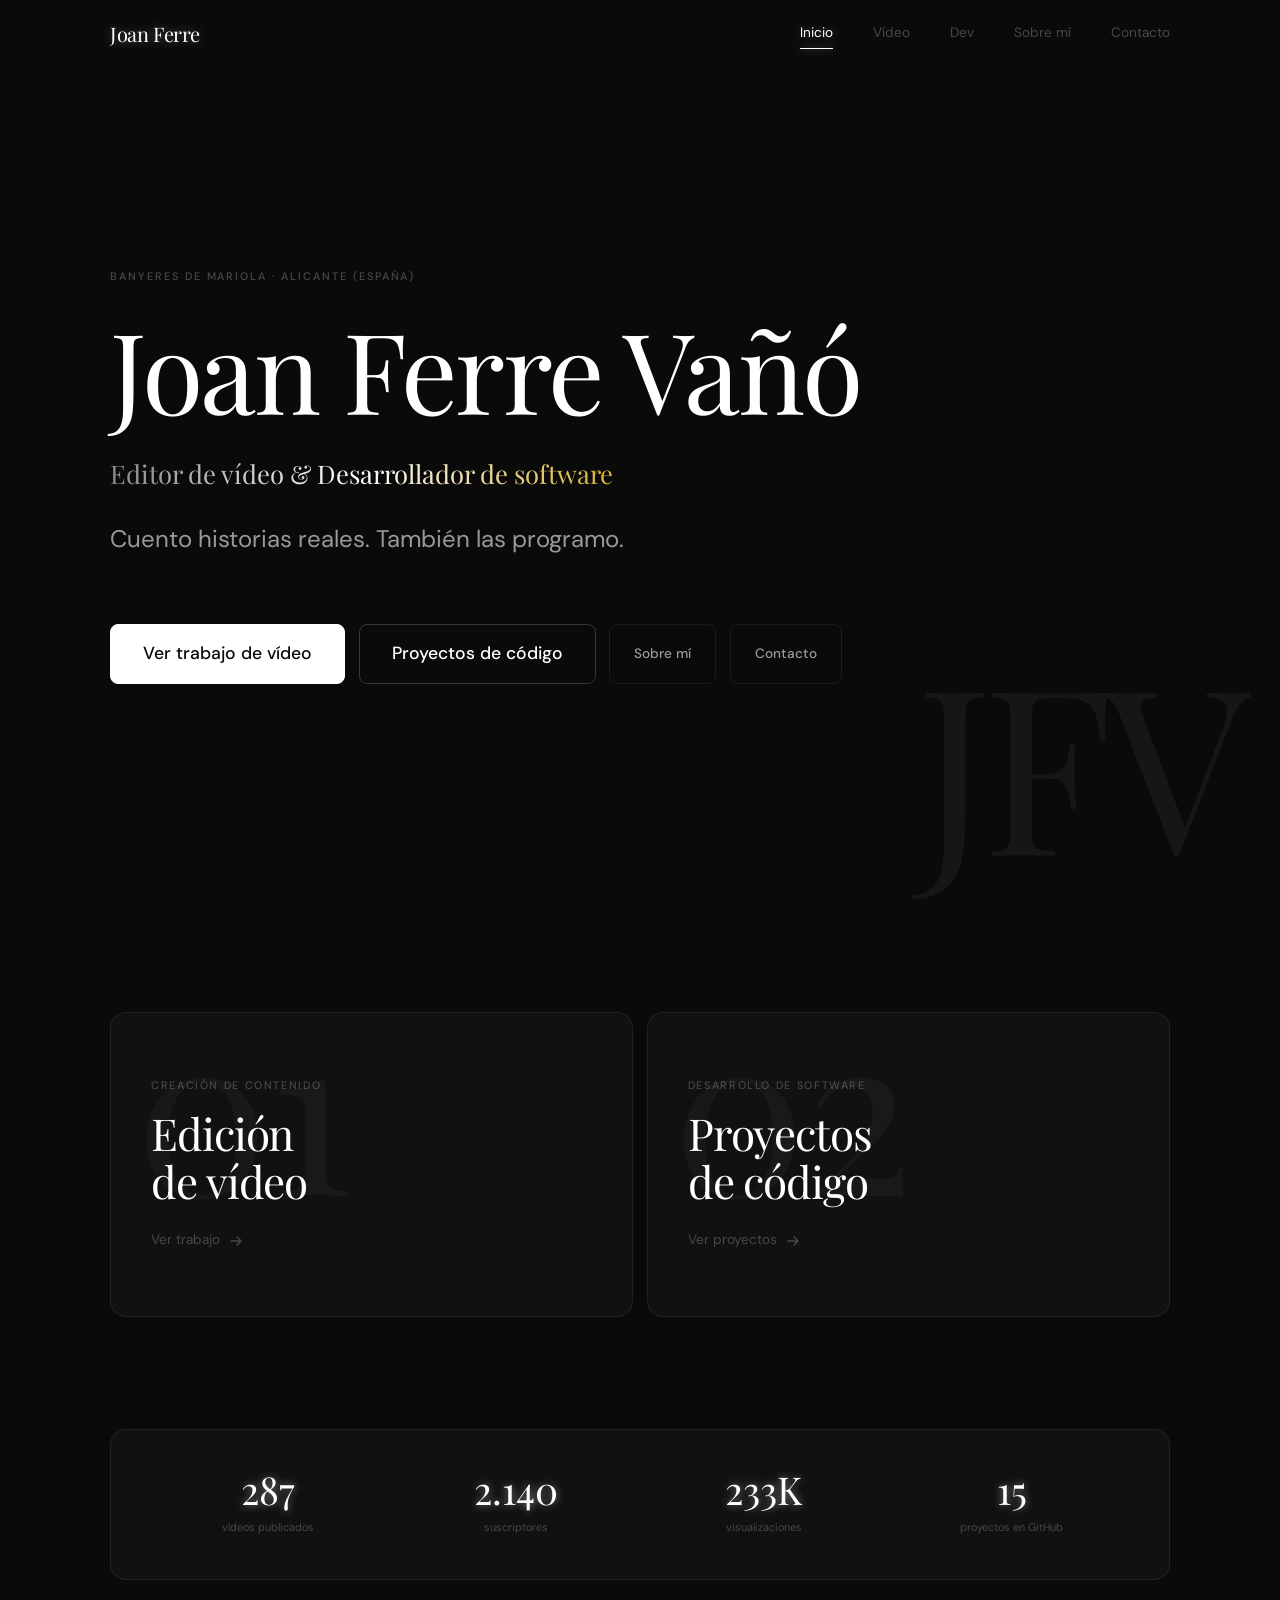
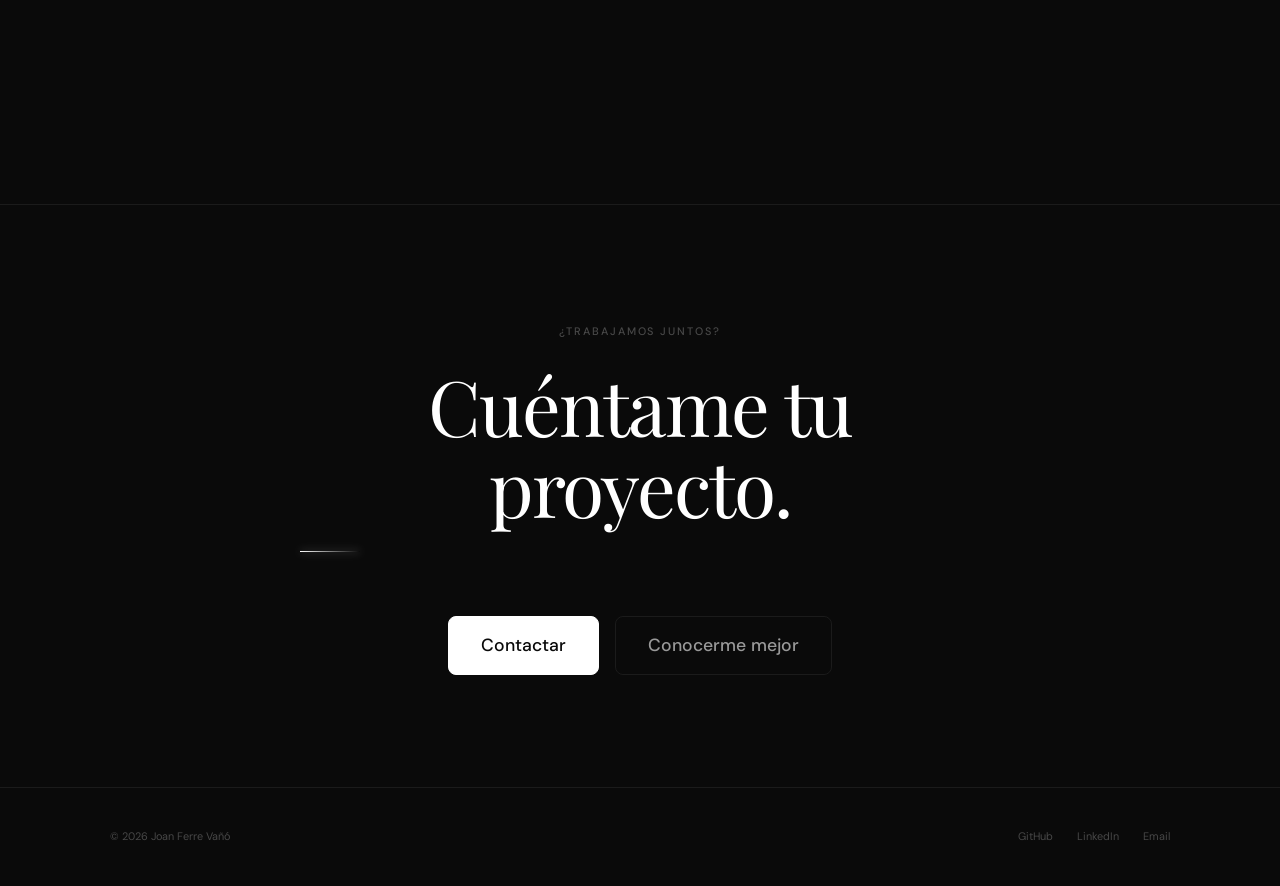
==== commit 4a07e8f2: "Añadir favicon" ====
--- a/index.html
+++ b/index.html
@@ -1,18 +1,27 @@
 <!DOCTYPE html>
 <html lang="es">
+
 <head>
-  <meta charset="UTF-8"/>
-  <meta name="viewport" content="width=device-width, initial-scale=1.0"/>
+  <meta charset="UTF-8" />
+  <meta name="viewport" content="width=device-width, initial-scale=1.0" />
   <title>Joan Ferre Vañó — Portfolio</title>
-  <meta name="description" content="Editor de vídeo y desarrollador de software. Banyeres de Mariola, Alicante (España)."/>
-  <link rel="preconnect" href="https://fonts.googleapis.com"/>
-  <link rel="preconnect" href="https://fonts.gstatic.com" crossorigin/>
-  <link href="https://fonts.googleapis.com/css2?family=Playfair+Display:ital,wght@0,400;0,500;1,400&family=DM+Sans:wght@300;400;500&display=swap" rel="stylesheet"/>
-  <link rel="stylesheet" href="css/style.css"/>
-  <link rel="stylesheet" href="css/animations.css"/>
-  <link rel="stylesheet" href="css/components.css"/>
-  <link rel="stylesheet" href="css/pages.css"/>
+  <meta name="description"
+    content="Editor de vídeo y desarrollador de software. Banyeres de Mariola, Alicante (España)." />
+  <link rel="preconnect" href="https://fonts.googleapis.com" />
+  <link rel="preconnect" href="https://fonts.gstatic.com" crossorigin />
+  <link
+    href="https://fonts.googleapis.com/css2?family=Playfair+Display:ital,wght@0,400;0,500;1,400&family=DM+Sans:wght@300;400;500&display=swap"
+    rel="stylesheet" />
+  <link rel="stylesheet" href="css/style.css" />
+  <link rel="stylesheet" href="css/animations.css" />
+  <link rel="stylesheet" href="css/components.css" />
+  <link rel="stylesheet" href="css/pages.css" />
+  <link rel="icon" type="image/x-icon" href="images/favicon/favicon.ico">
+  <link rel="icon" type="image/png" sizes="32x32" href="images/favicon/favicon-32x32.png">
+  <link rel="icon" type="image/png" sizes="16x16" href="images/favicon/favicon-16x16.png">
+  <link rel="apple-touch-icon" href="images/favicon/apple-touch-icon.png">
 </head>
+
 <body class="page-enter">
 
   <!-- ── NAVBAR ─────────────────────────────────────────────── -->
@@ -20,10 +29,10 @@
     <div class="navbar__inner">
       <a href="index.html" class="navbar__logo">Joan Ferre</a>
       <nav class="navbar__nav">
-        <a href="index.html"   class="navbar__link">Inicio</a>
-        <a href="video.html"   class="navbar__link">Vídeo</a>
-        <a href="dev.html"     class="navbar__link">Dev</a>
-        <a href="about.html"   class="navbar__link">Sobre mí</a>
+        <a href="index.html" class="navbar__link">Inicio</a>
+        <a href="video.html" class="navbar__link">Vídeo</a>
+        <a href="dev.html" class="navbar__link">Dev</a>
+        <a href="about.html" class="navbar__link">Sobre mí</a>
         <a href="contact.html" class="navbar__link">Contacto</a>
       </nav>
       <button class="navbar__burger" id="nav-burger" aria-label="Abrir menú">
@@ -50,7 +59,8 @@
           <h1 class="hero__title hero-reveal glow-pulse">Joan Ferre Vañó</h1>
 
           <!-- Tagline con shimmer dorado/plateado -->
-          <p class="hero-reveal" style="font-family:var(--font-display);font-size:clamp(1.1rem,2.5vw,1.6rem);margin-bottom:var(--sp-md)">
+          <p class="hero-reveal"
+            style="font-family:var(--font-display);font-size:clamp(1.1rem,2.5vw,1.6rem);margin-bottom:var(--sp-md)">
             <span class="shimmer-text">Editor de vídeo &amp; Desarrollador de software</span>
           </p>
 
@@ -58,9 +68,9 @@
             Cuento historias reales. También las programo.
           </p>
           <div class="hero__ctas hero-reveal">
-            <a href="video.html"   class="btn btn--white btn--lg">Ver trabajo de vídeo</a>
-            <a href="dev.html"     class="btn btn--outline btn--lg">Proyectos de código</a>
-            <a href="about.html"   class="btn btn--ghost">Sobre mí</a>
+            <a href="video.html" class="btn btn--white btn--lg">Ver trabajo de vídeo</a>
+            <a href="dev.html" class="btn btn--outline btn--lg">Proyectos de código</a>
+            <a href="about.html" class="btn btn--ghost">Sobre mí</a>
             <a href="contact.html" class="btn btn--ghost">Contacto</a>
           </div>
         </div>
@@ -76,20 +86,26 @@
           <a href="video.html" class="index-block">
             <span class="index-block__num" aria-hidden="true">01</span>
             <span class="index-block__label">Creación de contenido</span>
-            <h2 class="index-block__title">Edición<br/>de vídeo</h2>
+            <h2 class="index-block__title">Edición<br />de vídeo</h2>
             <span class="index-block__arrow">
               Ver trabajo
-              <svg width="16" height="16" viewBox="0 0 16 16" fill="none" stroke="currentColor" stroke-width="1.5" stroke-linecap="round" stroke-linejoin="round" aria-hidden="true"><path d="M3 8h10M9 4l4 4-4 4"/></svg>
+              <svg width="16" height="16" viewBox="0 0 16 16" fill="none" stroke="currentColor" stroke-width="1.5"
+                stroke-linecap="round" stroke-linejoin="round" aria-hidden="true">
+                <path d="M3 8h10M9 4l4 4-4 4" />
+              </svg>
             </span>
           </a>
           <!-- Bloque dev con borde neon que se enciende -->
           <a href="dev.html" class="index-block">
             <span class="index-block__num" aria-hidden="true">02</span>
             <span class="index-block__label">Desarrollo de software</span>
-            <h2 class="index-block__title">Proyectos<br/>de código</h2>
+            <h2 class="index-block__title">Proyectos<br />de código</h2>
             <span class="index-block__arrow">
               Ver proyectos
-              <svg width="16" height="16" viewBox="0 0 16 16" fill="none" stroke="currentColor" stroke-width="1.5" stroke-linecap="round" stroke-linejoin="round" aria-hidden="true"><path d="M3 8h10M9 4l4 4-4 4"/></svg>
+              <svg width="16" height="16" viewBox="0 0 16 16" fill="none" stroke="currentColor" stroke-width="1.5"
+                stroke-linecap="round" stroke-linejoin="round" aria-hidden="true">
+                <path d="M3 8h10M9 4l4 4-4 4" />
+              </svg>
             </span>
           </a>
         </div>
@@ -125,7 +141,7 @@
         </div>
         <div class="reveal" style="display:flex;gap:1rem;justify-content:center;flex-wrap:wrap">
           <a href="contact.html" class="btn btn--white btn--lg">Contactar</a>
-          <a href="about.html"   class="btn btn--ghost btn--lg">Conocerme mejor</a>
+          <a href="about.html" class="btn btn--ghost btn--lg">Conocerme mejor</a>
         </div>
       </div>
     </section>
@@ -136,16 +152,16 @@
       <div class="footer__inner">
         <span class="footer__copy">© <span class="footer__year">2026</span> Joan Ferre Vañó</span>
         <nav class="footer__links">
-          <a href="https://github.com/joanferrevano"                        target="_blank" rel="noopener">GitHub</a>
-          <a href="https://www.linkedin.com/in/joan-ferre-va%C3%B1%C3%B3/"  target="_blank" rel="noopener">LinkedIn</a>
+          <a href="https://github.com/joanferrevano" target="_blank" rel="noopener">GitHub</a>
+          <a href="https://www.linkedin.com/in/joan-ferre-va%C3%B1%C3%B3/" target="_blank" rel="noopener">LinkedIn</a>
           <a href="mailto:joanferrecontact@gmail.com">Email</a>
         </nav>
       </div>
     </div>
   </footer>
 
-  <script src="js/cursor.js"></script>
   <script src="js/nav.js"></script>
   <script src="js/main.js"></script>
 </body>
-</html>
+
+</html>
--- a/css/animations.css
+++ b/css/animations.css
@@ -154,16 +154,16 @@
   opacity: 0; transform: translateY(22px);
   transition: opacity 0.7s var(--ease), transform 0.7s var(--ease);
 }
-.stagger.is-visible > *:nth-child(1)  { opacity:1; transform:none; transition-delay:0s;    }
-.stagger.is-visible > *:nth-child(2)  { opacity:1; transform:none; transition-delay:0.1s;  }
-.stagger.is-visible > *:nth-child(3)  { opacity:1; transform:none; transition-delay:0.2s;  }
-.stagger.is-visible > *:nth-child(4)  { opacity:1; transform:none; transition-delay:0.3s;  }
-.stagger.is-visible > *:nth-child(5)  { opacity:1; transform:none; transition-delay:0.4s;  }
-.stagger.is-visible > *:nth-child(6)  { opacity:1; transform:none; transition-delay:0.5s;  }
-.stagger.is-visible > *:nth-child(7)  { opacity:1; transform:none; transition-delay:0.6s;  }
-.stagger.is-visible > *:nth-child(8)  { opacity:1; transform:none; transition-delay:0.7s;  }
-.stagger.is-visible > *:nth-child(9)  { opacity:1; transform:none; transition-delay:0.8s;  }
-.stagger.is-visible > *:nth-child(10) { opacity:1; transform:none; transition-delay:0.9s;  }
+.stagger.is-visible > *:nth-child(1)  { opacity:1; transform:translateY(0); transition-delay:0s;    }
+.stagger.is-visible > *:nth-child(2)  { opacity:1; transform:translateY(0); transition-delay:0.1s;  }
+.stagger.is-visible > *:nth-child(3)  { opacity:1; transform:translateY(0); transition-delay:0.2s;  }
+.stagger.is-visible > *:nth-child(4)  { opacity:1; transform:translateY(0); transition-delay:0.3s;  }
+.stagger.is-visible > *:nth-child(5)  { opacity:1; transform:translateY(0); transition-delay:0.4s;  }
+.stagger.is-visible > *:nth-child(6)  { opacity:1; transform:translateY(0); transition-delay:0.5s;  }
+.stagger.is-visible > *:nth-child(7)  { opacity:1; transform:translateY(0); transition-delay:0.6s;  }
+.stagger.is-visible > *:nth-child(8)  { opacity:1; transform:translateY(0); transition-delay:0.7s;  }
+.stagger.is-visible > *:nth-child(9)  { opacity:1; transform:translateY(0); transition-delay:0.8s;  }
+.stagger.is-visible > *:nth-child(10) { opacity:1; transform:translateY(0); transition-delay:0.9s;  }
 
 /* Destello diagonal en tarjeta al entrar en viewport */
 .card-has-sweep { position: relative; overflow: hidden; }
--- a/css/components.css
+++ b/css/components.css
@@ -202,3 +202,11 @@
   .hero.hero--center .hero__ctas { align-items: center; }
   .stats-row { gap: var(--sp-md); }
 }
+
+/* ── Descripcion de videos ─────────────────────────────────────────────── */
+.video-card__desc {
+  font-size: 0.78rem;
+  color: var(--text-3);
+  margin-top: 0.4rem;
+  line-height: 1.5;
+}
--- a/css/pages.css
+++ b/css/pages.css
@@ -146,15 +146,13 @@
   background: var(--bg-2); border: 1px solid var(--border);
   border-radius: var(--radius-lg); padding: var(--sp-lg);
   display: flex; flex-direction: column; gap: var(--sp-sm);
-  transition: border-color 0.3s, transform 0.35s var(--ease), box-shadow 0.35s;
+  transition: border-color 0.3s, box-shadow 0.35s;
 }
 .project-card:hover {
   border-color: rgba(255,255,255,0.25);
-  transform: perspective(600px) rotateX(-2deg) rotateY(2deg) translateY(-5px);
   box-shadow: 0 0 12px rgba(255,255,255,0.06), 0 20px 50px rgba(0,0,0,0.5);
-}
-/* Tarjeta VR con glow azul-blanco */
-.project-card--vr:hover { box-shadow: var(--glow-vr), 0 20px 50px rgba(0,0,0,0.5); border-color: rgba(100,200,255,0.4); }
+  transition: border-color 0.3s, box-shadow 0.35s;
+}
 
 .project-card__top  { display: flex; align-items: flex-start; justify-content: space-between; gap: var(--sp-sm); }
 .project-card__name { font-family: var(--font-display); font-size: var(--s-xl); color: var(--white); }
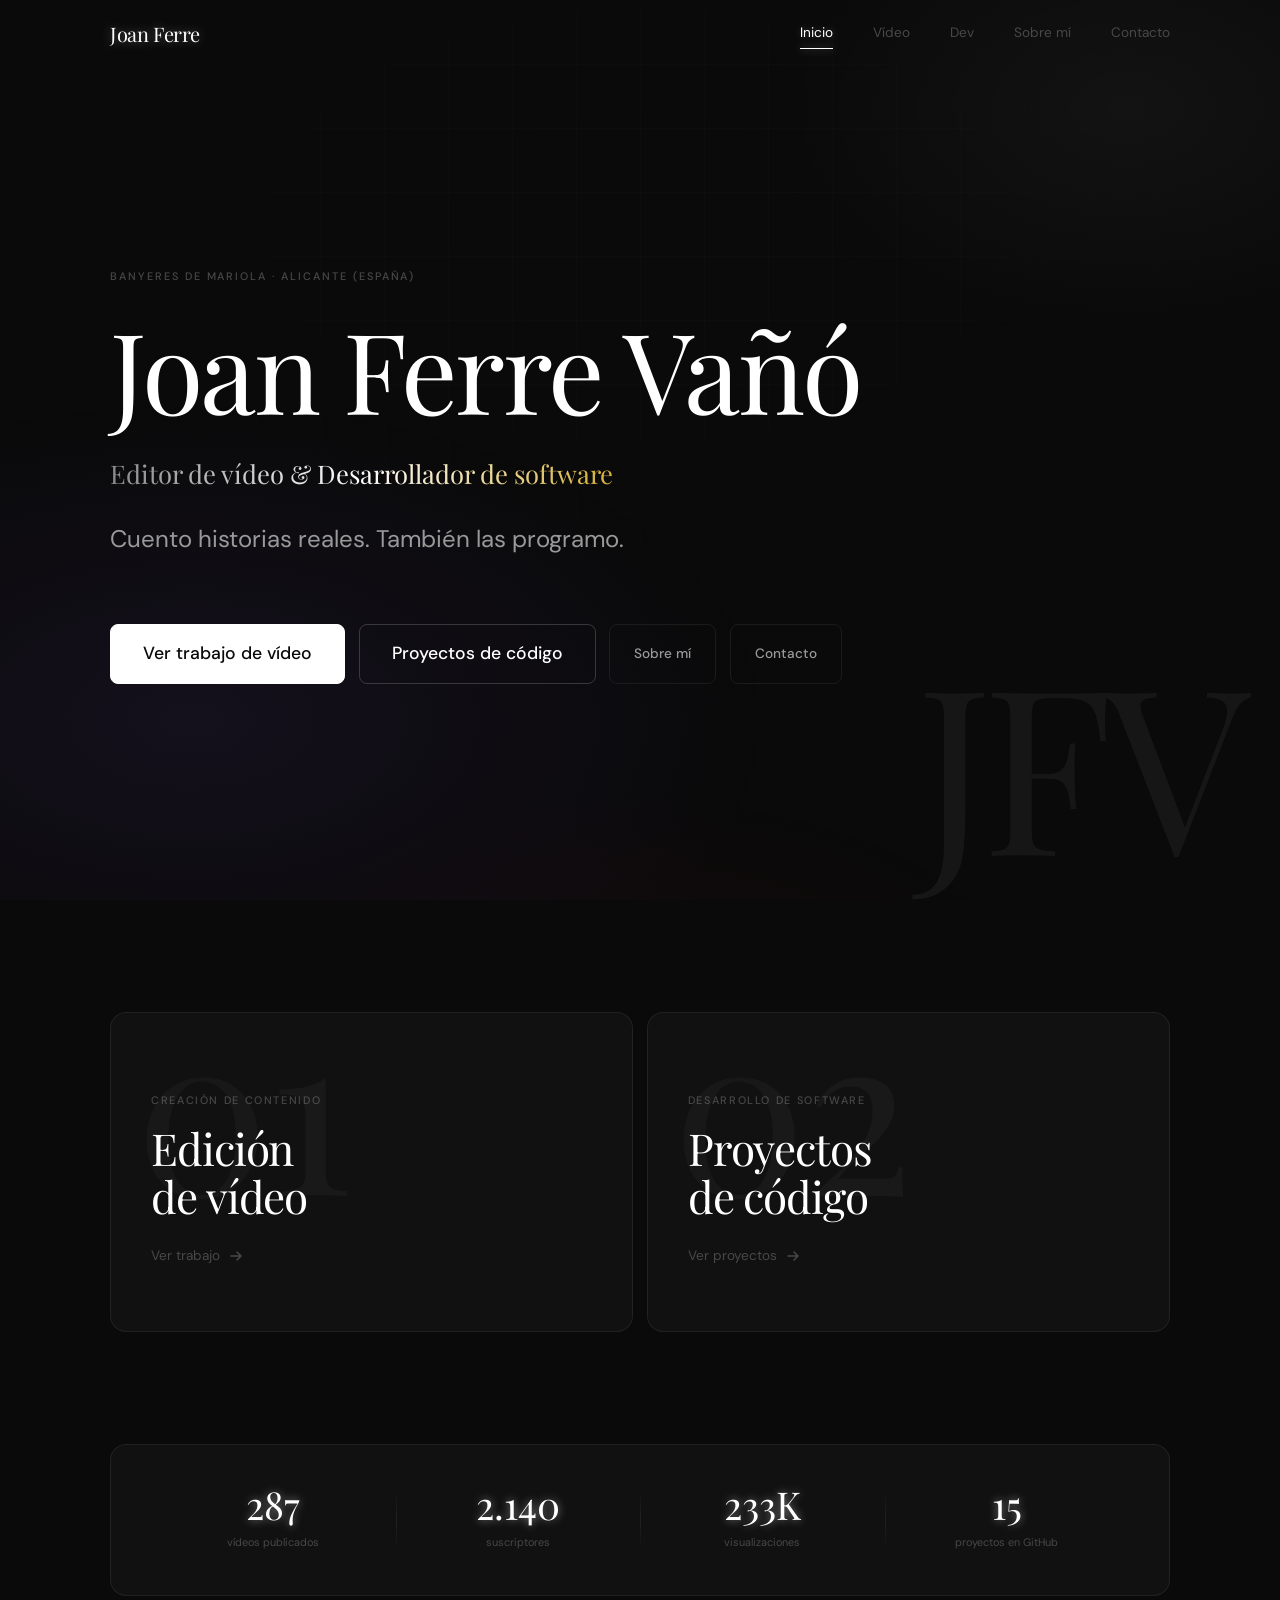
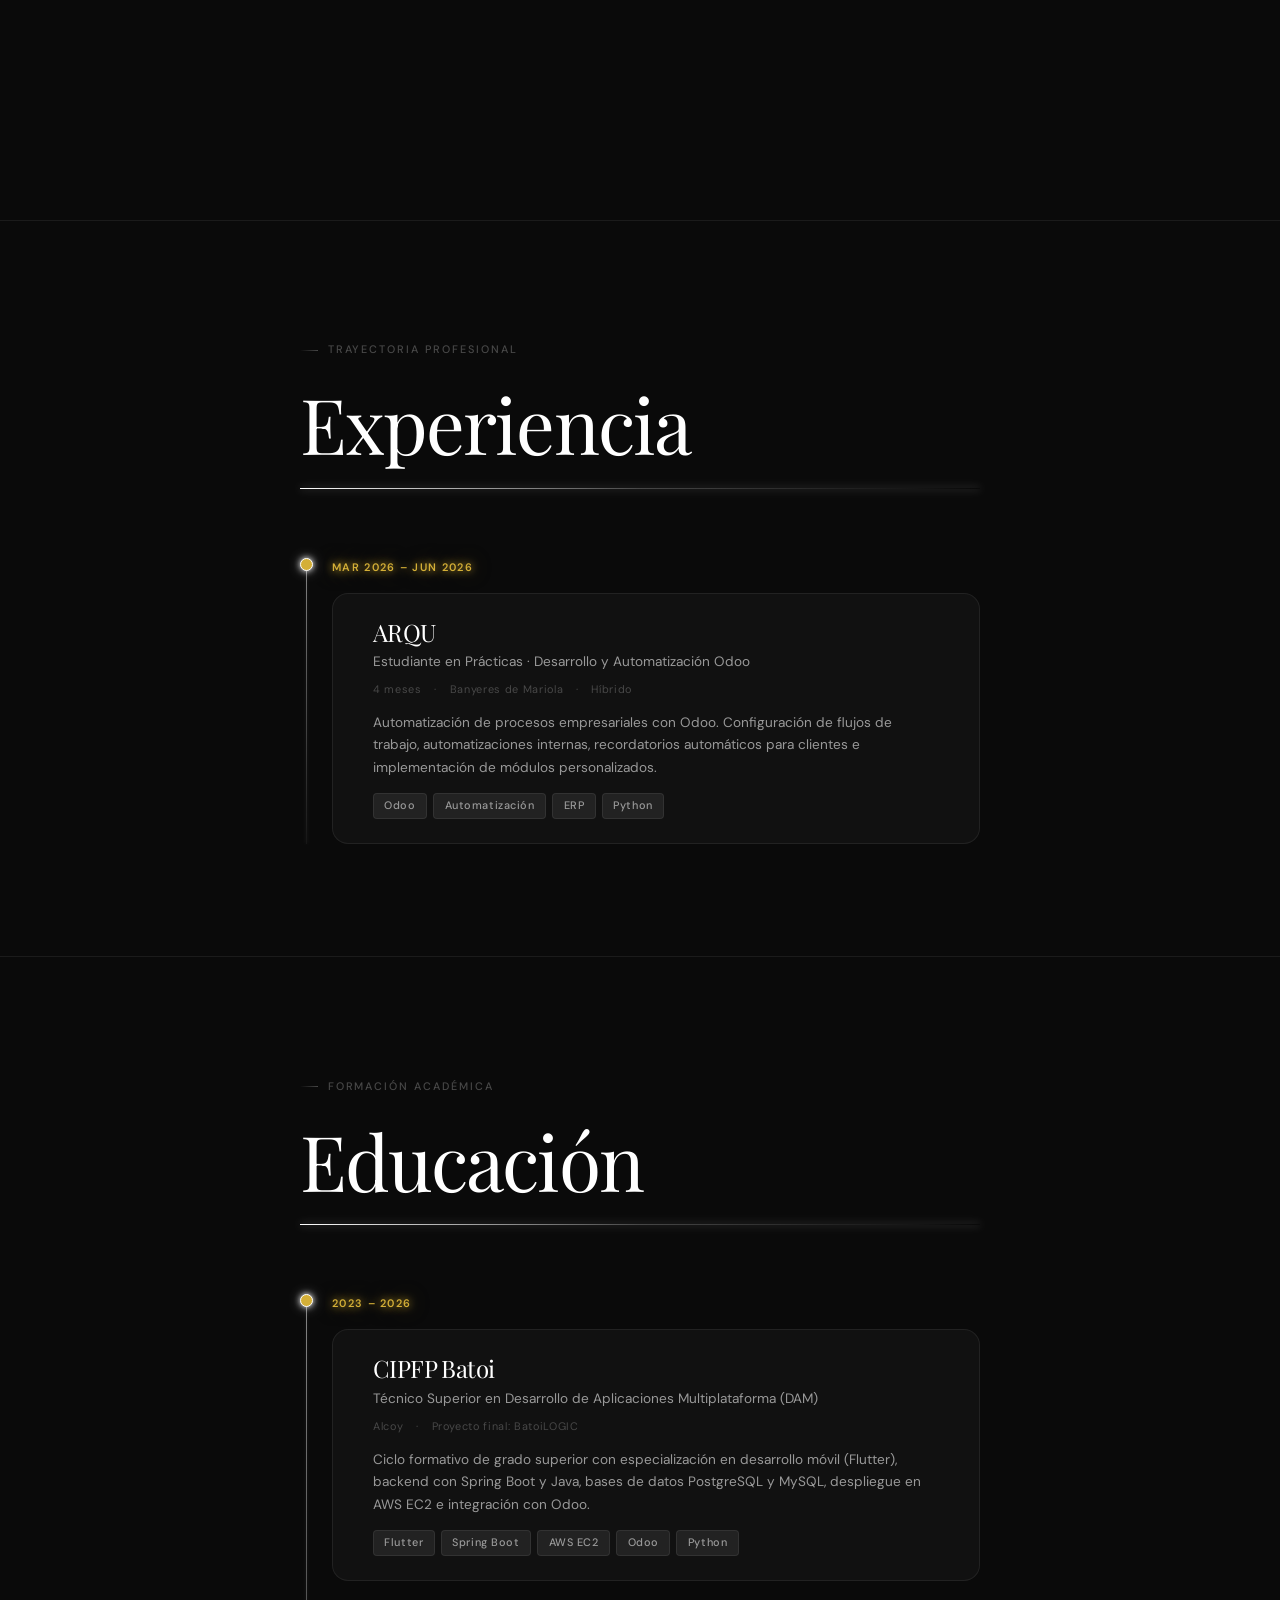
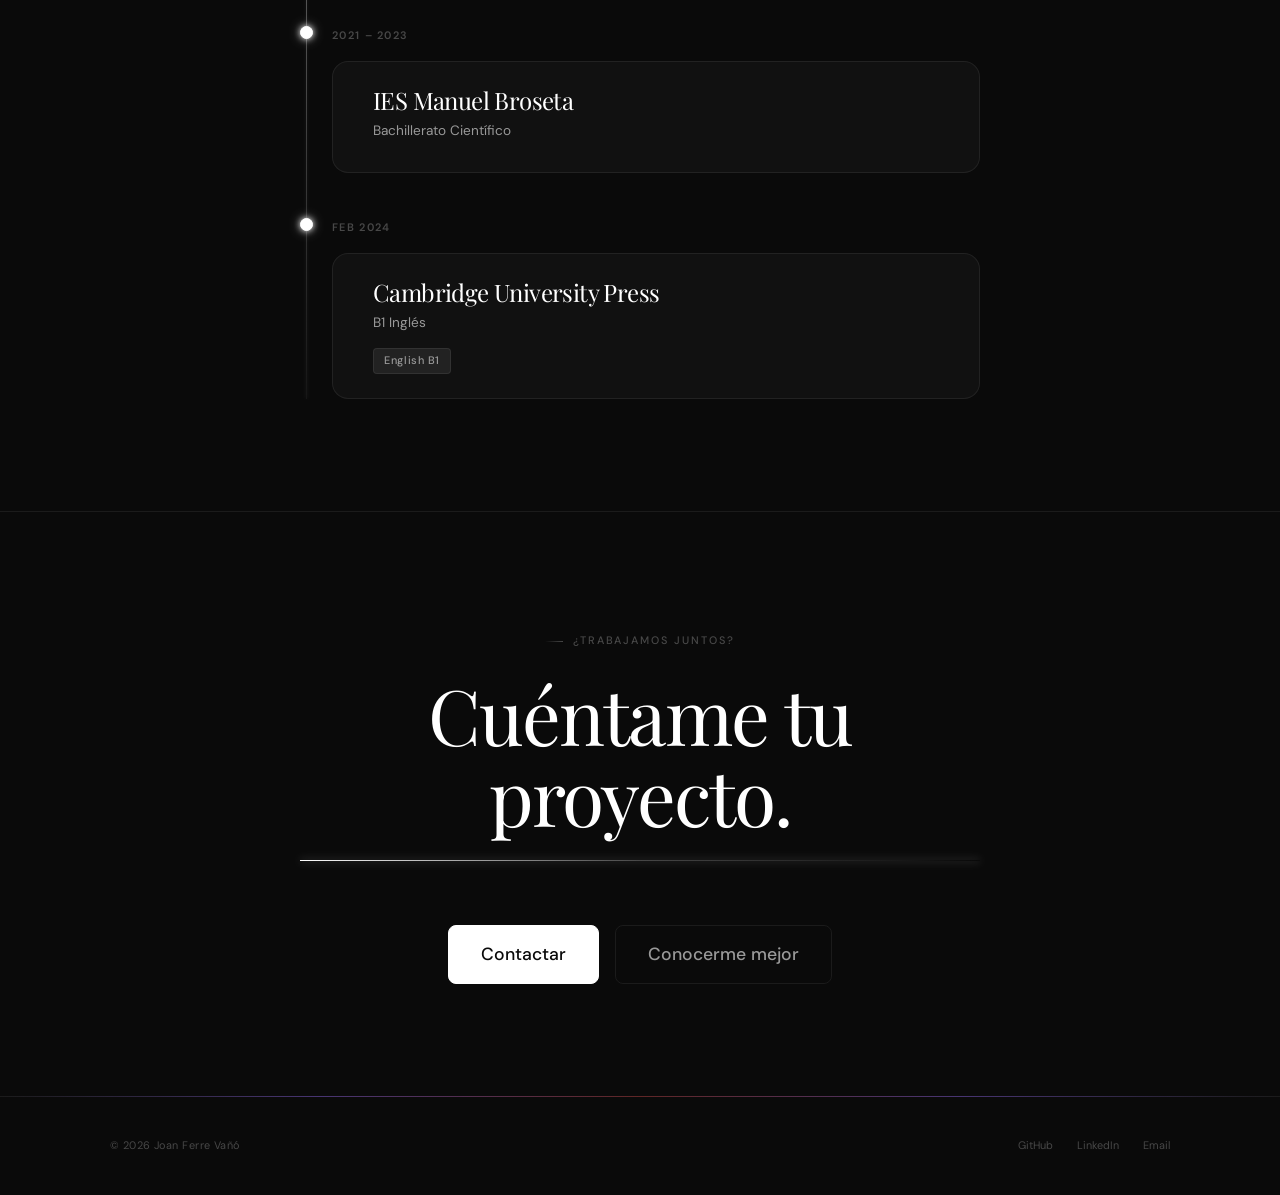
==== commit 51d83ff1: "Añadir experiencia laboral y educación" ====
--- a/index.html
+++ b/index.html
@@ -132,6 +132,95 @@
       </div>
     </section>
 
+    <!-- ── EXPERIENCIA ───────────────────────────────────────── -->
+    <section class="section">
+      <div class="container container--sm">
+        <div class="section__head reveal">
+          <span class="label">Trayectoria profesional</span>
+          <h2>Experiencia</h2>
+        </div>
+        <div class="timeline-wrap reveal">
+          <div class="timeline-line"></div>
+          <div class="tl-item tl-item--current">
+            <div class="tl-dot"></div>
+            <span class="tl-year">Mar 2026 – Jun 2026</span>
+            <div class="card card-has-sweep tl-card">
+              <h3 class="tl-card__company">ARQU</h3>
+              <p class="tl-card__role">Estudiante en Prácticas · Desarrollo y Automatización Odoo</p>
+              <p class="tl-card__meta">
+                <span>4 meses</span>
+                <span>Banyeres de Mariola</span>
+                <span>Híbrido</span>
+              </p>
+              <p class="tl-card__desc">Automatización de procesos empresariales con Odoo. Configuración de flujos de trabajo, automatizaciones internas, recordatorios automáticos para clientes e implementación de módulos personalizados.</p>
+              <div class="tl-card__badges">
+                <span class="badge badge--dim">Odoo</span>
+                <span class="badge badge--dim">Automatización</span>
+                <span class="badge badge--dim">ERP</span>
+                <span class="badge badge--dim">Python</span>
+              </div>
+            </div>
+          </div>
+        </div>
+      </div>
+    </section>
+
+    <!-- ── EDUCACIÓN ──────────────────────────────────────────── -->
+    <section class="section">
+      <div class="container container--sm">
+        <div class="section__head reveal">
+          <span class="label">Formación académica</span>
+          <h2>Educación</h2>
+        </div>
+        <div class="timeline-wrap stagger reveal">
+          <div class="timeline-line"></div>
+
+          <div class="tl-item tl-item--current">
+            <div class="tl-dot"></div>
+            <span class="tl-year">2023 – 2026</span>
+            <div class="card card-has-sweep tl-card">
+              <h3 class="tl-card__company">CIPFP Batoi</h3>
+              <p class="tl-card__role">Técnico Superior en Desarrollo de Aplicaciones Multiplataforma (DAM)</p>
+              <p class="tl-card__meta">
+                <span>Alcoy</span>
+                <span>Proyecto final: BatoiLOGIC</span>
+              </p>
+              <p class="tl-card__desc">Ciclo formativo de grado superior con especialización en desarrollo móvil (Flutter), backend con Spring Boot y Java, bases de datos PostgreSQL y MySQL, despliegue en AWS EC2 e integración con Odoo.</p>
+              <div class="tl-card__badges">
+                <span class="badge badge--dim">Flutter</span>
+                <span class="badge badge--dim">Spring Boot</span>
+                <span class="badge badge--dim">AWS EC2</span>
+                <span class="badge badge--dim">Odoo</span>
+                <span class="badge badge--dim">Python</span>
+              </div>
+            </div>
+          </div>
+
+          <div class="tl-item">
+            <div class="tl-dot"></div>
+            <span class="tl-year">2021 – 2023</span>
+            <div class="card card-has-sweep tl-card">
+              <h3 class="tl-card__company">IES Manuel Broseta</h3>
+              <p class="tl-card__role">Bachillerato Científico</p>
+            </div>
+          </div>
+
+          <div class="tl-item">
+            <div class="tl-dot"></div>
+            <span class="tl-year">Feb 2024</span>
+            <div class="card card-has-sweep tl-card">
+              <h3 class="tl-card__company">Cambridge University Press</h3>
+              <p class="tl-card__role">B1 Inglés</p>
+              <div class="tl-card__badges" style="margin-top:var(--sp-sm)">
+                <span class="badge badge--dim">English B1</span>
+              </div>
+            </div>
+          </div>
+
+        </div>
+      </div>
+    </section>
+
     <!-- ── CTA FINAL ────────────────────────────────────────── -->
     <section class="section" style="text-align:center">
       <div class="container container--sm">
--- a/css/style.css
+++ b/css/style.css
@@ -26,6 +26,24 @@
   --glow-green: 0 0 6px #7fff7f, 0 0 14px rgba(100,255,100,0.4);
   --glow-amber: 0 0 6px #ffbf40, 0 0 14px rgba(255,180,50,0.4);
   --glow-gold:  0 0 8px #d4af37, 0 0 20px rgba(212,175,55,0.5);
+  --glow-purple: 0 0 8px #8b5cf6, 0 0 20px rgba(139,92,246,0.38), 0 0 40px rgba(139,92,246,0.15);
+  --glow-red:    0 0 8px #ff4040, 0 0 20px rgba(255,64,64,0.32);
+  --glow-tt:     0 0 8px #fe2c55, 0 0 20px rgba(254,44,85,0.32);
+
+  /* Colores de plataforma */
+  --c-yt:     #ff4040;
+  --c-tt:     #fe2c55;
+  --c-tt-2:   #25f4ee;
+  --c-dev:    #8b5cf6;
+  --c-dev-2:  #a78bfa;
+  --c-twitch: #9147ff;
+  --c-dc:     #5865f2;
+  --c-ig:     #e1306c;
+  --c-li:     #0a66c2;
+
+  /* Glass token */
+  --glass:        rgba(255,255,255,0.025);
+  --glass-border: rgba(255,255,255,0.06);
 
   /* Shimmer gradient */
   --shimmer: linear-gradient(90deg, #888 0%, #fff 25%, #d4af37 50%, #fff 75%, #888 100%);
@@ -101,10 +119,16 @@
 
 /* ── Utilidades ─────────────────────────────────────────────── */
 .label {
-  display: inline-block;
+  display: inline-flex; align-items: center; gap: 0.6rem;
   font-size: var(--s-xs); font-weight: 500;
   letter-spacing: 0.18em; text-transform: uppercase;
   color: var(--text-3); margin-bottom: var(--sp-md);
+}
+.label::before {
+  content: '';
+  display: block; width: 18px; height: 1px;
+  background: linear-gradient(90deg, transparent, var(--text-3));
+  flex-shrink: 0;
 }
 .section { padding: var(--sp-2xl) 0; }
 .section + .section { border-top: 1px solid var(--border); }
@@ -115,20 +139,51 @@
 /* Línea decorativa bajo título de sección */
 .section__head h2::after {
   content: ''; display: block; width: 0; height: 1px;
-  background: linear-gradient(90deg, var(--white), transparent);
+  /* Capa 1 (200% ancho): punto brillante centrado — viaja L→R
+     Capa 2 (100% ancho): línea base siempre visible */
+  background:
+    linear-gradient(90deg,
+      transparent 42%, rgba(255,255,255,0.5) 47%,
+      white       50%,
+      rgba(255,255,255,0.5) 53%, transparent 58%
+    ) no-repeat,
+    linear-gradient(90deg, white, rgba(255,255,255,0.25), transparent);
+  background-size: 200% 100%, 100% 100%;
+  background-position: 120% center, 0 center;
   box-shadow: var(--glow-sm);
   margin-top: var(--sp-md);
   transition: width 1.2s var(--ease);
 }
-.section__head.is-visible h2::after { width: 60px; }
+.section__head.is-visible h2::after {
+  width: 100%;
+  animation:
+    line-flash      1.6s var(--ease)              0.1s  forwards,
+    line-glow-slide 4s   ease-in-out              1.8s  infinite;
+}
 
 /* ── Footer ─────────────────────────────────────────────────── */
-.footer { padding: var(--sp-lg) 0; border-top: 1px solid var(--border); }
+.footer {
+  padding: var(--sp-lg) 0;
+  border-top: 1px solid var(--border);
+  position: relative;
+}
+.footer::before {
+  content: '';
+  position: absolute; top: -1px; left: 0; right: 0;
+  height: 1px;
+  background: linear-gradient(90deg,
+    transparent 0%,
+    rgba(139,92,246,0.4) 25%,
+    rgba(255,64,64,0.3) 50%,
+    rgba(139,92,246,0.4) 75%,
+    transparent 100%
+  );
+}
 .footer__inner {
   display: flex; align-items: center;
   justify-content: space-between; flex-wrap: wrap; gap: var(--sp-md);
 }
-.footer__copy { font-size: var(--s-xs); color: var(--text-3); }
+.footer__copy { font-size: var(--s-xs); color: var(--text-3); letter-spacing: 0.04em; }
 .footer__links { display: flex; gap: var(--sp-md); }
 .footer__links a { font-size: var(--s-xs); color: var(--text-3); transition: color var(--dur-fast), text-shadow var(--dur-fast); }
 .footer__links a:hover { color: var(--white); text-shadow: var(--glow-sm); }
--- a/css/animations.css
+++ b/css/animations.css
@@ -36,6 +36,18 @@
   100% { background-position:  200% center; }
 }
 
+/* Flotación suave para elementos decorativos */
+@keyframes float {
+  0%, 100% { transform: translateY(0px); }
+  50%       { transform: translateY(-10px); }
+}
+
+/* Entrada desde la izquierda */
+@keyframes slideInLeft {
+  from { opacity: 0; transform: translateX(-20px); }
+  to   { opacity: 1; transform: translateX(0); }
+}
+
 /* Trazo neon rotativo (showreel, foto placeholder) */
 @keyframes neon-rotate {
   to { --neon-angle: 360deg; }
@@ -64,6 +76,34 @@
   0%   { left: -80%; opacity: 0; }
   30%  { opacity: 0.18; }
   100% { left: 130%; opacity: 0; }
+}
+
+/* Destello inicial (una vez al hacer scroll) */
+@keyframes line-flash {
+  0%   { background-position: 120% center, 0 center; }
+  100% { background-position: -20% center, 0 center; }
+}
+
+/* Glow en movimiento continuo — recorre la línea de izq. a der.
+   70% del ciclo = movimiento   |   30% = pausa antes de volver */
+@keyframes line-glow-slide {
+  0%   {
+    background-position: 130% center, 0 center;
+    box-shadow: 0 0 3px rgba(255,255,255,0.4);
+  }
+  35%  {
+    /* punto brillante en el centro → glow máximo */
+    box-shadow: 0 0 6px white, 0 0 16px rgba(255,255,255,0.55), 0 0 32px rgba(255,255,255,0.2);
+  }
+  70%  {
+    background-position: -30% center, 0 center;
+    box-shadow: 0 0 3px rgba(255,255,255,0.4);
+  }
+  100% {
+    /* pausa en el extremo derecho antes del siguiente ciclo */
+    background-position: -30% center, 0 center;
+    box-shadow: 0 0 3px rgba(255,255,255,0.4);
+  }
 }
 
 /* Crecimiento de la línea del timeline */
@@ -180,6 +220,10 @@
   animation: card-sweep 0.7s ease forwards;
 }
 
+/* Clases de animación adicionales */
+.float { animation: float 4.5s ease-in-out infinite; }
+.float--slow { animation: float 6s ease-in-out infinite; }
+
 /* Badge glow verde — "Uso diario" */
 .badge--green {
   background: rgba(100,255,100,0.08);
--- a/css/components.css
+++ b/css/components.css
@@ -99,15 +99,64 @@
 .btn--ghost { background: transparent; color: var(--text-2); border-color: var(--border); }
 .btn--ghost:hover { color: var(--white); border-color: var(--border-h); box-shadow: var(--glow-sm); }
 
+/* Degradado — intersección de las dos disciplinas */
+.btn--gradient {
+  background: linear-gradient(135deg, rgba(139,92,246,0.14) 0%, rgba(255,64,64,0.09) 100%);
+  border-color: rgba(139,92,246,0.32);
+  color: var(--white);
+}
+.btn--gradient:hover {
+  background: linear-gradient(135deg, rgba(139,92,246,0.25) 0%, rgba(255,64,64,0.16) 100%);
+  border-color: rgba(139,92,246,0.56);
+  box-shadow: 0 0 16px rgba(139,92,246,0.22), 0 0 32px rgba(139,92,246,0.1);
+}
+
 .btn--lg { padding: 0.9rem 2rem; font-size: var(--s-md); }
 
 /* ── HERO genérico ───────────────────────────────────────────── */
 .hero {
   min-height: 100svh;
-  /* Padding generoso arriba para que el glow del nombre no quede cortado */
   padding: calc(var(--navbar-h) + var(--sp-xl) + 2rem) var(--sp-lg) var(--sp-2xl);
   display: flex; align-items: center; justify-content: center;
   text-align: center; position: relative; overflow: hidden;
+}
+
+/* Gradient mesh — manchas de color detrás de todo */
+.hero::before {
+  content: '';
+  position: absolute; inset: 0;
+  background:
+    radial-gradient(ellipse 70% 55% at 15% 80%, rgba(139,92,246,0.08) 0%, transparent 65%),
+    radial-gradient(ellipse 50% 45% at 88% 12%, rgba(255,255,255,0.04) 0%, transparent 60%),
+    radial-gradient(ellipse 55% 45% at 50% 115%, rgba(254,44,85,0.05) 0%, transparent 60%);
+  pointer-events: none; z-index: 0;
+}
+
+/* Grid sutil que se desvanece en los bordes */
+.hero::after {
+  content: '';
+  position: absolute; inset: 0;
+  background-image:
+    linear-gradient(rgba(255,255,255,0.016) 1px, transparent 1px),
+    linear-gradient(90deg, rgba(255,255,255,0.016) 1px, transparent 1px);
+  background-size: 64px 64px;
+  pointer-events: none; z-index: 0;
+  -webkit-mask-image: radial-gradient(ellipse 85% 70% at 50% 25%, black 10%, transparent 75%);
+  mask-image: radial-gradient(ellipse 85% 70% at 50% 25%, black 10%, transparent 75%);
+}
+
+/* Override mesh por página */
+.hero--video::before {
+  background:
+    radial-gradient(ellipse 65% 55% at 10% 85%, rgba(255,64,64,0.09) 0%, transparent 65%),
+    radial-gradient(ellipse 50% 40% at 90% 10%, rgba(254,44,85,0.05) 0%, transparent 60%),
+    radial-gradient(ellipse 55% 45% at 50% 110%, rgba(139,92,246,0.04) 0%, transparent 60%);
+}
+.hero--dev::before {
+  background:
+    radial-gradient(ellipse 70% 55% at 12% 80%, rgba(139,92,246,0.1) 0%, transparent 65%),
+    radial-gradient(ellipse 50% 40% at 88% 12%, rgba(167,139,250,0.05) 0%, transparent 60%),
+    radial-gradient(ellipse 50% 45% at 50% 115%, rgba(100,255,150,0.03) 0%, transparent 60%);
 }
 .hero--left { text-align: left; justify-content: flex-start; }
 .hero__inner { position: relative; z-index: 1; }
@@ -189,6 +238,52 @@
 .social-card__name { font-size: var(--s-sm); font-weight: 500; color: var(--white); }
 .social-card__sub  { font-size: var(--s-xs); color: var(--text-3); }
 
+/* Colores de plataforma al hover */
+.social-card--yt:hover {
+  border-color: rgba(255,64,64,0.45);
+  box-shadow: 0 0 18px rgba(255,64,64,0.1), 0 0 1px rgba(255,64,64,0.4);
+}
+.social-card--yt:hover .social-card__icon {
+  color: var(--c-yt); filter: drop-shadow(0 0 5px rgba(255,64,64,0.6));
+}
+.social-card--tt:hover {
+  border-color: rgba(254,44,85,0.45);
+  box-shadow: 0 0 18px rgba(254,44,85,0.1), 0 0 1px rgba(254,44,85,0.4);
+}
+.social-card--tt:hover .social-card__icon {
+  color: var(--c-tt); filter: drop-shadow(0 0 5px rgba(254,44,85,0.6));
+}
+.social-card--ig:hover {
+  border-color: rgba(225,48,108,0.45);
+  box-shadow: 0 0 18px rgba(225,48,108,0.1), 0 0 1px rgba(225,48,108,0.4);
+}
+.social-card--ig:hover .social-card__icon {
+  color: var(--c-ig); filter: drop-shadow(0 0 5px rgba(225,48,108,0.5));
+}
+.social-card--tw:hover { border-color: rgba(255,255,255,0.28); }
+.social-card--twitch:hover {
+  border-color: rgba(145,71,255,0.5);
+  box-shadow: 0 0 18px rgba(145,71,255,0.12), 0 0 1px rgba(145,71,255,0.45);
+}
+.social-card--twitch:hover .social-card__icon {
+  color: var(--c-twitch); filter: drop-shadow(0 0 5px rgba(145,71,255,0.6));
+}
+.social-card--dc:hover {
+  border-color: rgba(88,101,242,0.5);
+  box-shadow: 0 0 18px rgba(88,101,242,0.12), 0 0 1px rgba(88,101,242,0.45);
+}
+.social-card--dc:hover .social-card__icon {
+  color: var(--c-dc); filter: drop-shadow(0 0 5px rgba(88,101,242,0.6));
+}
+.social-card--li:hover {
+  border-color: rgba(10,102,194,0.5);
+  box-shadow: 0 0 18px rgba(10,102,194,0.12), 0 0 1px rgba(10,102,194,0.45);
+}
+.social-card--li:hover .social-card__icon {
+  color: var(--c-li); filter: drop-shadow(0 0 5px rgba(10,102,194,0.6));
+}
+.social-card--gh:hover { border-color: rgba(255,255,255,0.3); }
+
 /* Cursor: se usa el del sistema (normal) */
 
 /* ── Responsive ─────────────────────────────────────────────── */
--- a/css/pages.css
+++ b/css/pages.css
@@ -8,16 +8,46 @@
 .index-block {
   position: relative; border: 1px solid var(--border);
   border-radius: var(--radius-lg); padding: var(--sp-xl) var(--sp-lg);
-  min-height: 300px; display: flex; flex-direction: column; justify-content: flex-end;
+  min-height: 320px; display: flex; flex-direction: column; justify-content: flex-end;
   background: var(--bg-2); overflow: hidden;
   transition: border-color 0.4s, box-shadow 0.4s, transform 0.4s var(--ease);
 }
+/* Tinte de color por bloque */
+.index-block::before {
+  content: '';
+  position: absolute; inset: 0;
+  border-radius: inherit; opacity: 0;
+  pointer-events: none;
+  transition: opacity 0.5s;
+}
+.index-block:nth-child(1)::before {
+  background: radial-gradient(ellipse 70% 60% at 10% 95%, rgba(255,64,64,0.08) 0%, transparent 70%);
+}
+.index-block:nth-child(2)::before {
+  background: radial-gradient(ellipse 70% 60% at 90% 95%, rgba(139,92,246,0.1) 0%, transparent 70%);
+}
+.index-block:hover::before { opacity: 1; }
+
 /* Efecto neon que se enciende al hover */
 .index-block:hover {
-  border-color: rgba(255,255,255,0.5);
-  box-shadow: 0 0 15px rgba(255,255,255,0.07), inset 0 0 30px rgba(255,255,255,0.02);
-  transform: translateY(-4px);
-}
+  border-color: rgba(255,255,255,0.45);
+  box-shadow: 0 0 20px rgba(255,255,255,0.06), inset 0 0 30px rgba(255,255,255,0.02);
+  transform: translateY(-5px);
+}
+/* Línea de color en la parte superior al hover */
+.index-block::after {
+  content: '';
+  position: absolute; top: 0; left: 0; right: 0; height: 1px;
+  border-radius: var(--radius-lg) var(--radius-lg) 0 0;
+  opacity: 0; transition: opacity 0.4s;
+}
+.index-block:nth-child(1)::after {
+  background: linear-gradient(90deg, transparent, rgba(255,64,64,0.7), rgba(255,150,100,0.4), transparent);
+}
+.index-block:nth-child(2)::after {
+  background: linear-gradient(90deg, transparent, rgba(139,92,246,0.7), rgba(167,139,250,0.5), transparent);
+}
+.index-block:hover::after { opacity: 1; }
 .index-block__num {
   position: absolute; top: -0.1em; left: var(--sp-md);
   font-family: var(--font-display); font-size: clamp(8rem, 18vw, 14rem);
@@ -30,11 +60,22 @@
 .index-block:hover .index-block__arrow { color: var(--white); gap: 0.9rem; }
 
 .index-stats {
-  display: grid; grid-template-columns: repeat(4, 1fr); gap: var(--sp-sm);
+  display: grid; grid-template-columns: repeat(4, 1fr);
   padding: var(--sp-lg); background: var(--bg-2);
   border: 1px solid var(--border); border-radius: var(--radius-lg); margin-bottom: var(--sp-2xl);
-}
-.index-stat { text-align: center; }
+  position: relative; overflow: hidden;
+}
+/* Separadores verticales entre stats */
+.index-stat {
+  text-align: center; padding: 0 var(--sp-sm);
+  position: relative;
+}
+.index-stat + .index-stat::before {
+  content: '';
+  position: absolute; left: 0; top: 10%; bottom: 10%;
+  width: 1px;
+  background: linear-gradient(to bottom, transparent, var(--border), transparent);
+}
 .index-stat__num {
   font-family: var(--font-display); font-size: clamp(var(--s-xl), 3vw, var(--s-3xl));
   color: var(--white); line-height: 1; display: block; margin-bottom: 0.3rem;
@@ -72,12 +113,21 @@
 .video-card__views { font-size: var(--s-xs); color: var(--text-3); margin-bottom: 0.4rem; display: block; }
 .video-card__title { font-size: var(--s-sm); color: var(--text); line-height: 1.45; }
 
-/* Badge views con glow intenso para el viral */
+/* Badge views con glow TikTok para el viral */
 .badge--viral {
-  background: rgba(255,255,255,0.08); color: var(--white);
-  border: 1px solid rgba(255,255,255,0.3);
-  box-shadow: var(--glow-md);
+  background: linear-gradient(135deg, rgba(254,44,85,0.15) 0%, rgba(37,244,238,0.1) 100%);
+  color: var(--white);
+  border: 1px solid rgba(254,44,85,0.4);
+  box-shadow: 0 0 8px rgba(254,44,85,0.25), 0 0 20px rgba(254,44,85,0.1);
   font-size: 0.75rem; font-weight: 600; letter-spacing: 0.05em;
+}
+
+/* Badge VR con glow azul */
+.badge--vr {
+  background: rgba(100,200,255,0.08);
+  color: #9cf;
+  border: 1px solid rgba(100,200,255,0.35);
+  box-shadow: var(--glow-vr);
 }
 
 /* Thumbnails: imagen real o fallback de color */
@@ -147,11 +197,26 @@
   border-radius: var(--radius-lg); padding: var(--sp-lg);
   display: flex; flex-direction: column; gap: var(--sp-sm);
   transition: border-color 0.3s, box-shadow 0.35s;
-}
+  position: relative; overflow: hidden;
+}
+/* Línea de color dev en la parte superior */
+.project-card::before {
+  content: '';
+  position: absolute; top: 0; left: 0; right: 0; height: 1px;
+  background: linear-gradient(90deg,
+    transparent 0%,
+    var(--c-dev) 30%,
+    var(--c-dev-2) 50%,
+    var(--c-dev) 70%,
+    transparent 100%
+  );
+  border-radius: var(--radius-lg) var(--radius-lg) 0 0;
+  opacity: 0; transition: opacity 0.4s;
+}
+.project-card:hover::before { opacity: 1; }
 .project-card:hover {
-  border-color: rgba(255,255,255,0.25);
-  box-shadow: 0 0 12px rgba(255,255,255,0.06), 0 20px 50px rgba(0,0,0,0.5);
-  transition: border-color 0.3s, box-shadow 0.35s;
+  border-color: rgba(139,92,246,0.3);
+  box-shadow: 0 0 16px rgba(139,92,246,0.08), 0 0 1px rgba(139,92,246,0.2), 0 20px 50px rgba(0,0,0,0.5);
 }
 
 .project-card__top  { display: flex; align-items: flex-start; justify-content: space-between; gap: var(--sp-sm); }
@@ -168,11 +233,37 @@
   background: var(--bg-2); border: 1px solid var(--border);
   border-radius: var(--radius-lg);
   display: flex; align-items: center; justify-content: center;
-}
+  overflow: hidden; position: relative;
+}
+.about-photo img {
+  width: 100%; height: 100%;
+  object-fit: cover; object-position: center top;
+  display: block; border-radius: var(--radius-lg);
+  transition: transform 0.6s var(--ease);
+}
+.about-photo:hover img { transform: scale(1.04); }
 .about-photo span { font-size: var(--s-sm); color: var(--text-3); letter-spacing: 0.08em; }
 
+/* Placeholder con iniciales cuando no hay foto */
+.about-photo__placeholder {
+  position: absolute; inset: 0;
+  display: flex; align-items: center; justify-content: center;
+  font-family: var(--font-display);
+  font-size: clamp(4rem, 12vw, 7rem);
+  color: var(--text-3);
+  letter-spacing: -0.04em;
+  background: radial-gradient(ellipse 80% 70% at 50% 40%, var(--bg-3) 0%, var(--bg-2) 100%);
+  border-radius: var(--radius-lg);
+  user-select: none;
+  opacity: 0.6;
+}
+
 /* Cita destacada con shimmer */
-.blockquote { border-left: 2px solid var(--border-h); padding-left: var(--sp-md); margin: var(--sp-xl) 0; }
+.blockquote {
+  border-left: 2px solid transparent;
+  border-image: linear-gradient(to bottom, var(--c-dev), rgba(139,92,246,0.2)) 1;
+  padding-left: var(--sp-md); margin: var(--sp-xl) 0;
+}
 .blockquote p { font-family: var(--font-display); font-size: clamp(var(--s-lg), 2.5vw, var(--s-2xl)); line-height: 1.4; font-style: italic; }
 
 /* Timeline */
@@ -220,11 +311,48 @@
 
 /* Próximos pasos */
 .next-steps { display: grid; grid-template-columns: repeat(auto-fill, minmax(220px, 1fr)); gap: var(--sp-sm); }
-.next-step { background: var(--bg-2); border: 1px solid var(--border); border-radius: var(--radius-lg); padding: var(--sp-md); }
-.next-step__num { font-family: var(--font-display); font-size: var(--s-2xl); color: var(--border-h); line-height: 1; margin-bottom: var(--sp-sm); }
+.next-step {
+  background: var(--bg-2); border: 1px solid var(--border);
+  border-radius: var(--radius-lg); padding: var(--sp-md);
+  transition: border-color 0.3s, transform 0.3s var(--ease);
+}
+.next-step:hover { border-color: var(--glass-border); transform: translateY(-3px); }
+.next-step__num {
+  font-family: var(--font-display); font-size: var(--s-2xl);
+  color: var(--border-h); line-height: 1; margin-bottom: var(--sp-sm);
+  transition: color 0.3s, text-shadow 0.3s;
+}
 .next-step__text { font-size: var(--s-sm); color: var(--text-2); line-height: 1.55; }
-/* Viñeta brillante en hover */
-.next-step:hover .next-step__num { color: rgba(255,255,255,0.3); text-shadow: var(--glow-sm); }
+.next-step:hover .next-step__num { color: rgba(255,255,255,0.35); text-shadow: var(--glow-sm); }
+
+/* ═══════ TIMELINE CARDS (Experiencia / Educación) ══════════ */
+.tl-card {
+  margin-top: var(--sp-sm);
+  padding: var(--sp-md) var(--sp-lg);
+  opacity: 0; transform: translateX(-10px);
+  transition: opacity 0.5s var(--ease), transform 0.5s var(--ease);
+}
+.tl-item.is-active .tl-card { opacity: 1; transform: translateX(0); }
+
+.tl-card__company {
+  font-family: var(--font-display); font-size: var(--s-xl);
+  color: var(--white); line-height: 1.2; margin-bottom: 0.25rem;
+}
+.tl-card__role {
+  font-size: var(--s-sm); color: var(--text-2); margin-bottom: var(--sp-xs);
+}
+.tl-card__meta {
+  font-size: var(--s-xs); color: var(--text-3);
+  letter-spacing: 0.06em; margin-bottom: var(--sp-sm);
+  display: flex; flex-wrap: wrap; gap: 0.4rem 0.8rem;
+}
+.tl-card__meta span::before { content: '·'; margin-right: 0.8rem; }
+.tl-card__meta span:first-child::before { content: none; }
+.tl-card__desc {
+  font-size: var(--s-sm); color: var(--text-2);
+  line-height: 1.65; margin-bottom: var(--sp-sm);
+}
+.tl-card__badges { display: flex; flex-wrap: wrap; gap: var(--sp-xs); }
 
 /* ═══════ CONTACT ════════════════════════════════════════════ */
 .contact-grid { display: grid; grid-template-columns: 1fr 1fr; gap: var(--sp-2xl); align-items: start; }
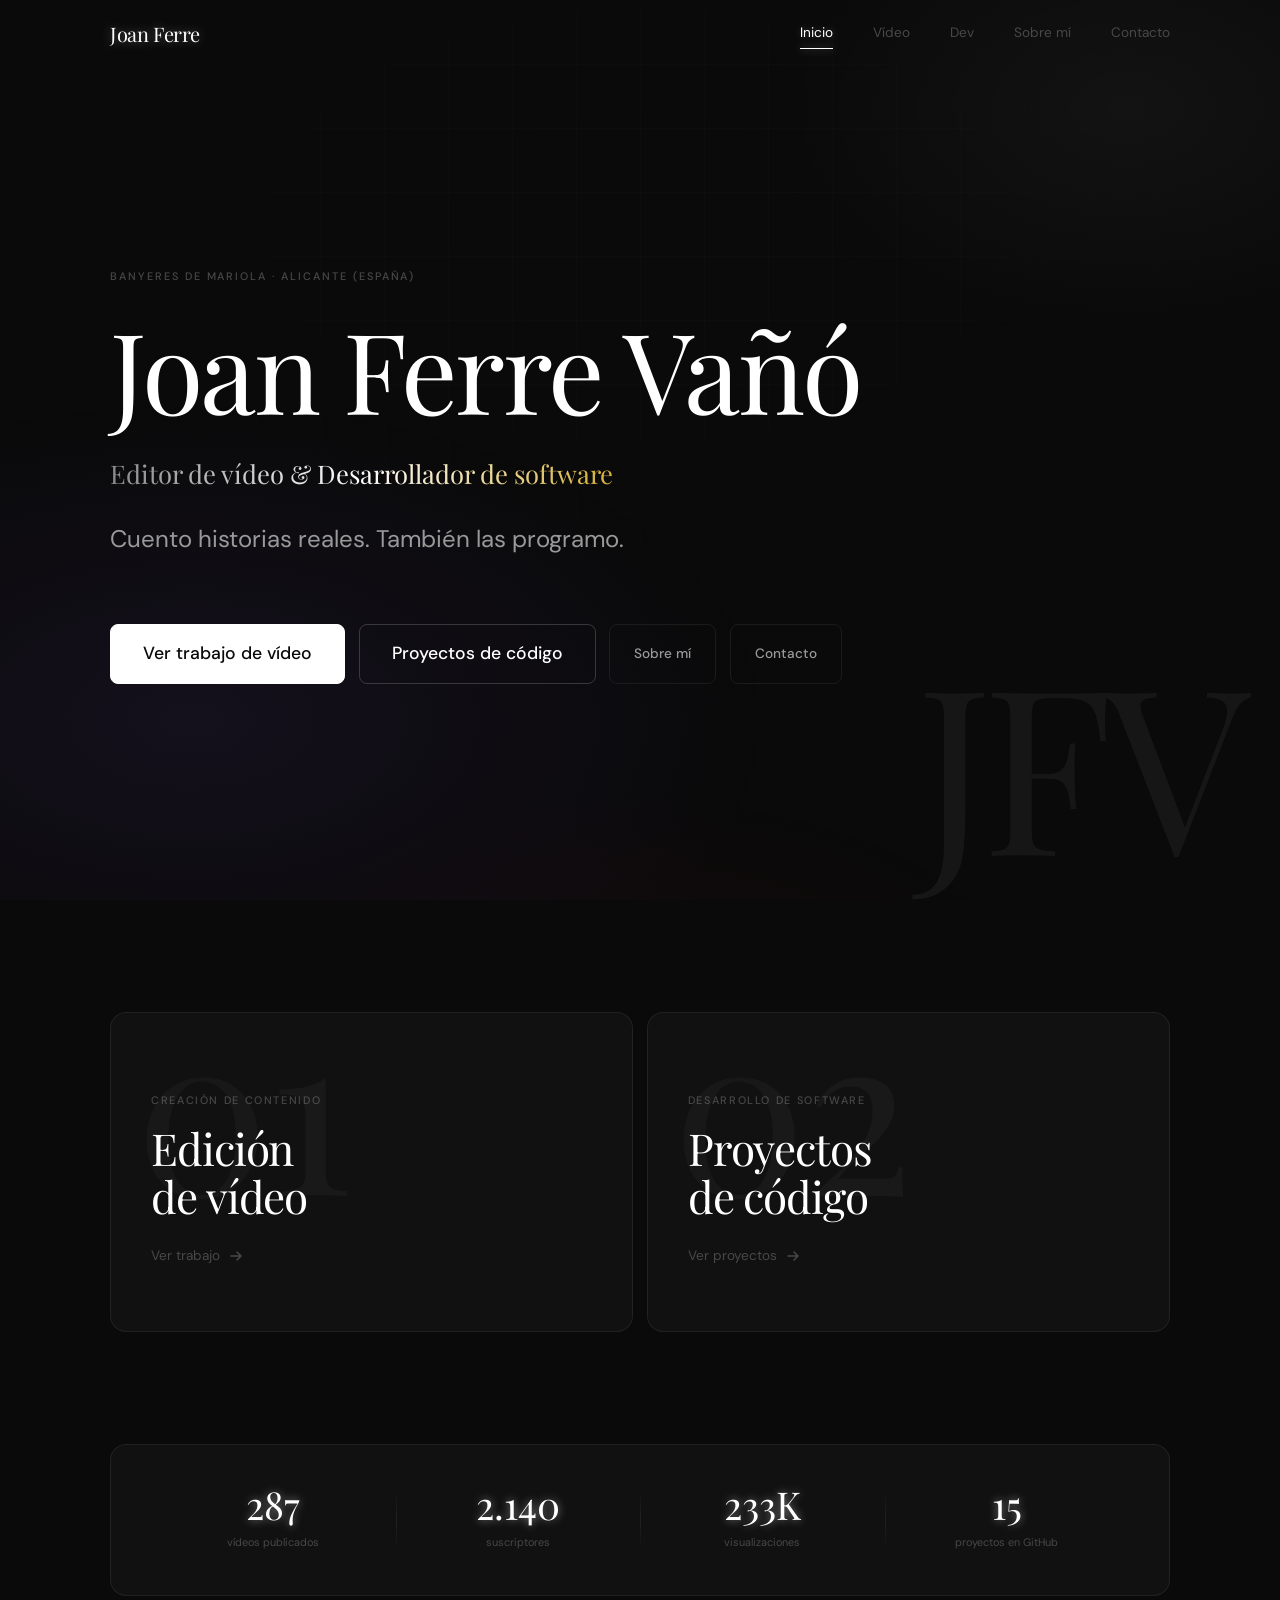
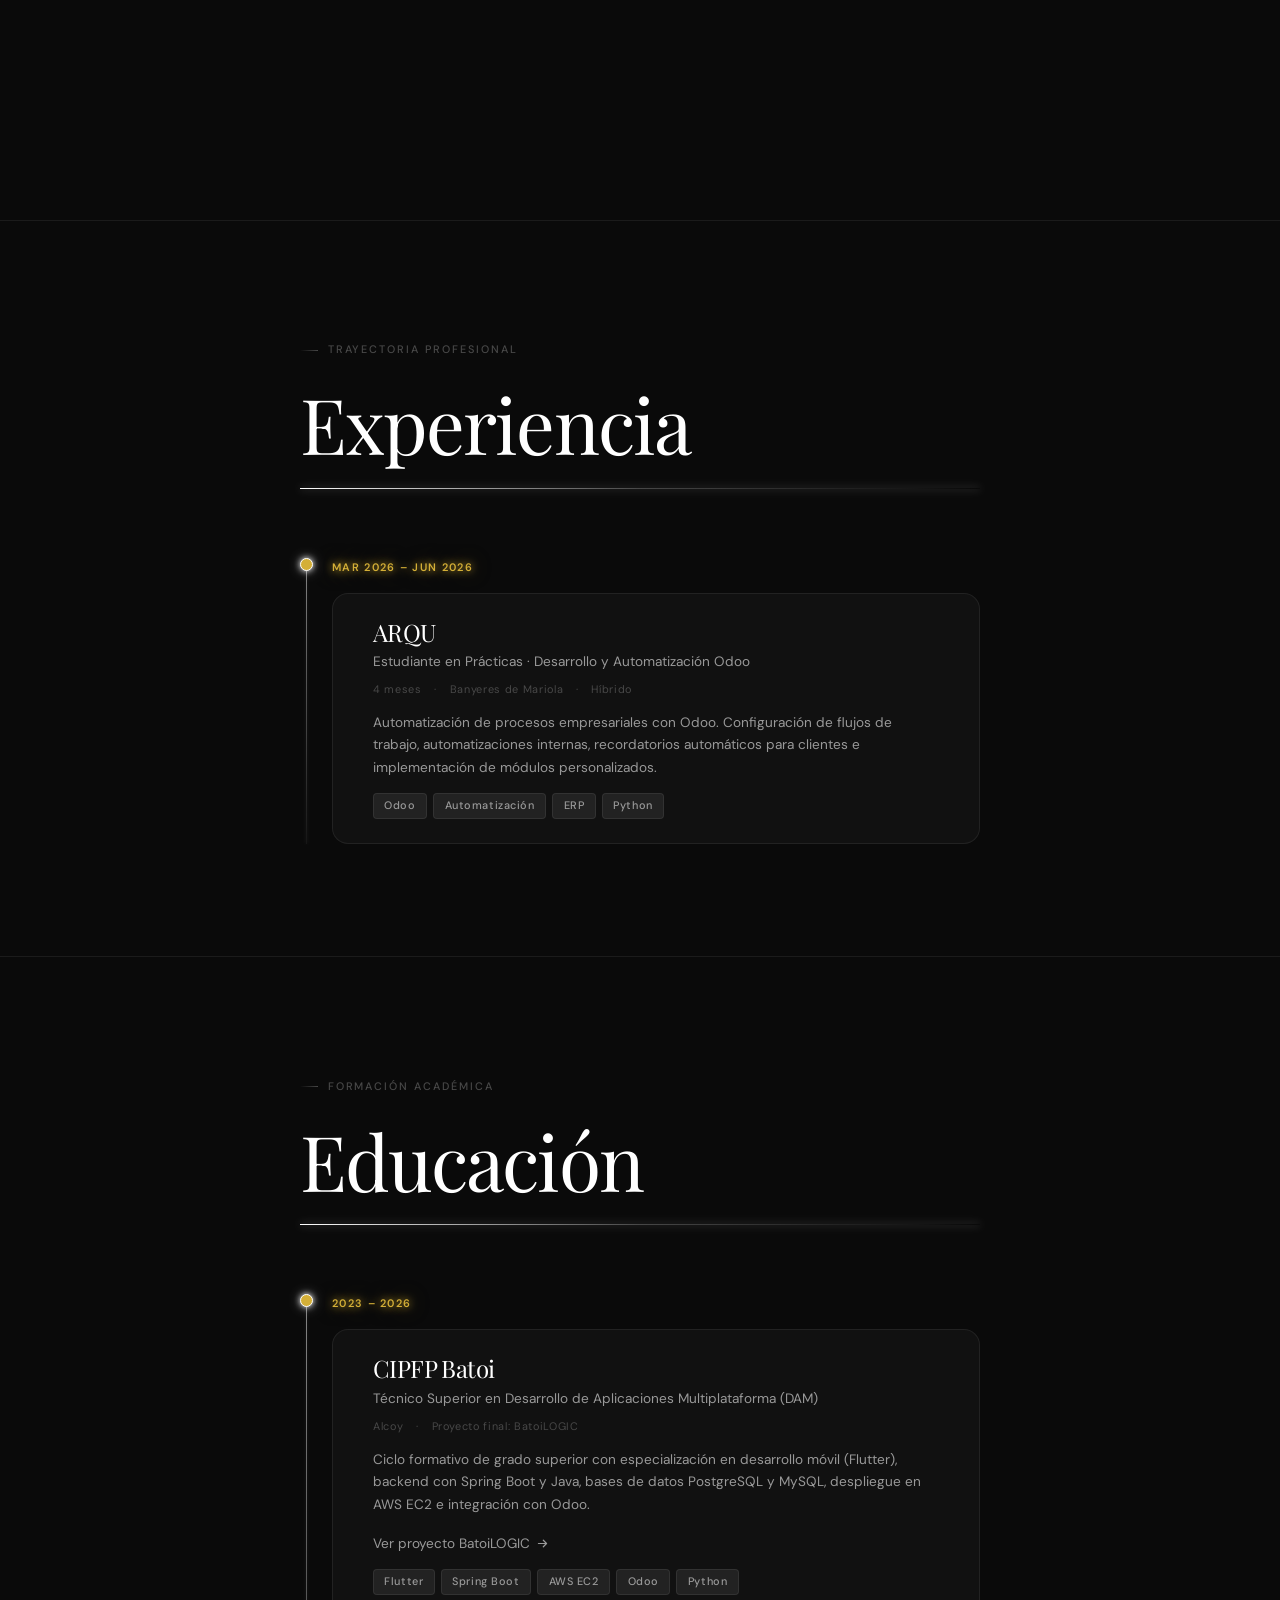
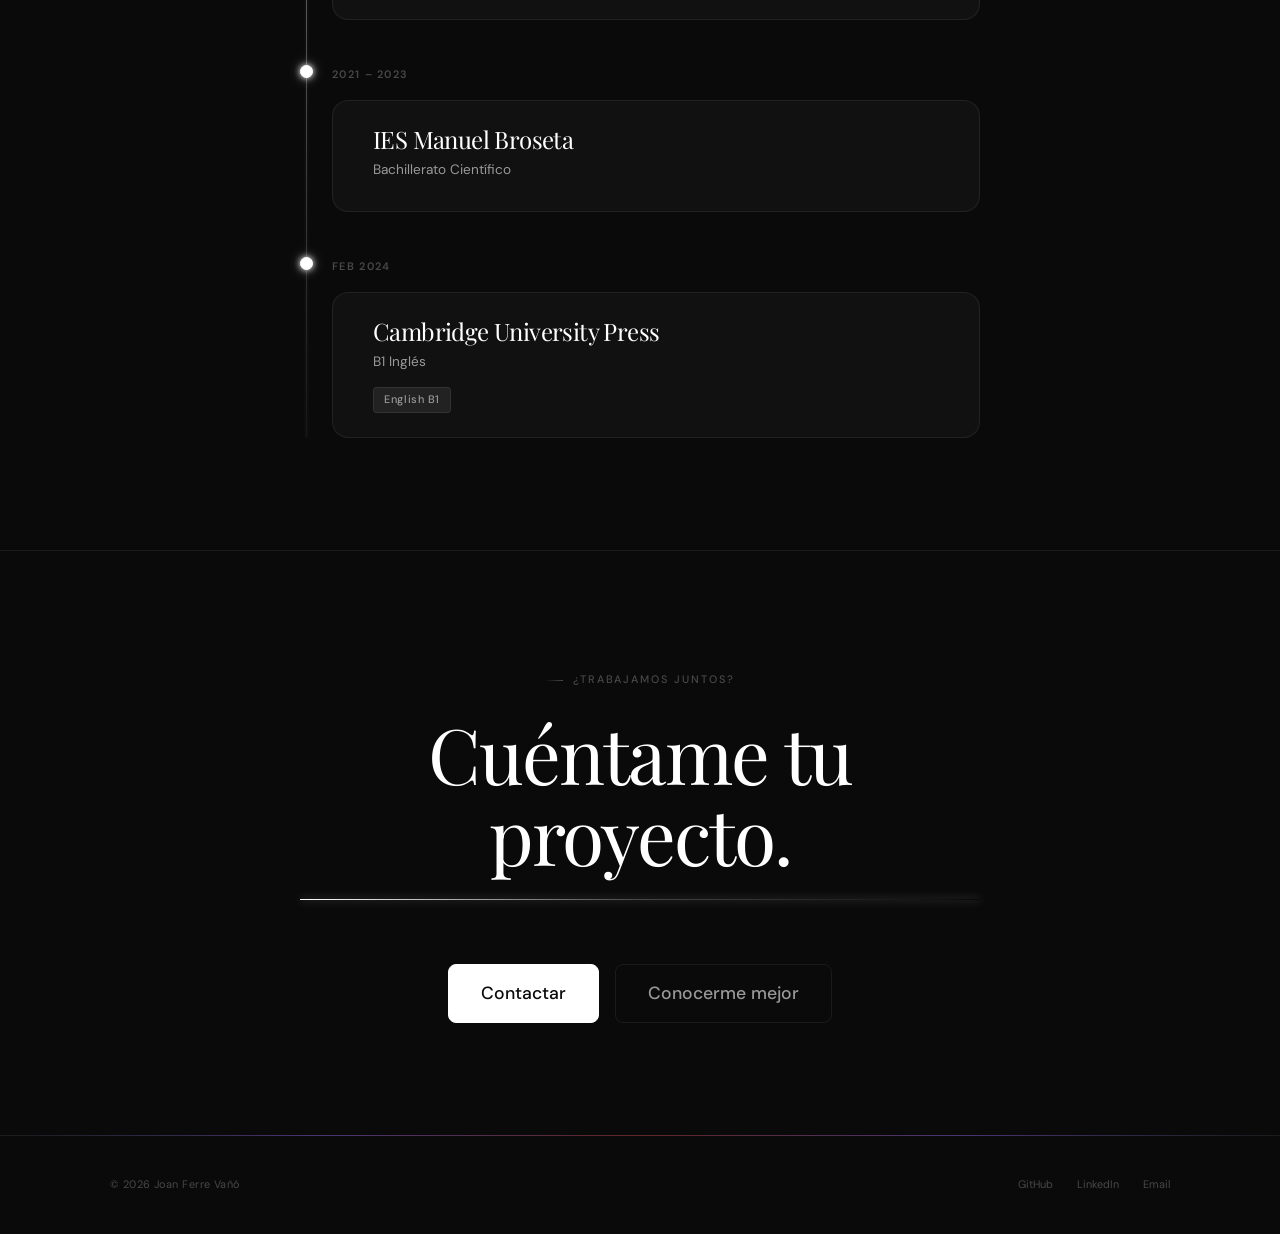
==== commit 0b95ec05: "Proyecto BatoiLogic documentado" ====
--- a/index.html
+++ b/index.html
@@ -186,6 +186,13 @@
                 <span>Proyecto final: BatoiLOGIC</span>
               </p>
               <p class="tl-card__desc">Ciclo formativo de grado superior con especialización en desarrollo móvil (Flutter), backend con Spring Boot y Java, bases de datos PostgreSQL y MySQL, despliegue en AWS EC2 e integración con Odoo.</p>
+              <a href="batoilogic.html" class="project-card__link" style="display:inline-flex;align-items:center;gap:0.4rem;font-size:var(--s-sm);color:var(--text-2);margin-bottom:var(--sp-sm);transition:color 0.2s,gap 0.3s var(--ease)">
+                Ver proyecto BatoiLOGIC
+                <svg width="13" height="13" viewBox="0 0 16 16" fill="none" stroke="currentColor"
+                  stroke-width="1.5" stroke-linecap="round" stroke-linejoin="round" aria-hidden="true">
+                  <path d="M3 8h10M9 4l4 4-4 4" />
+                </svg>
+              </a>
               <div class="tl-card__badges">
                 <span class="badge badge--dim">Flutter</span>
                 <span class="badge badge--dim">Spring Boot</span>
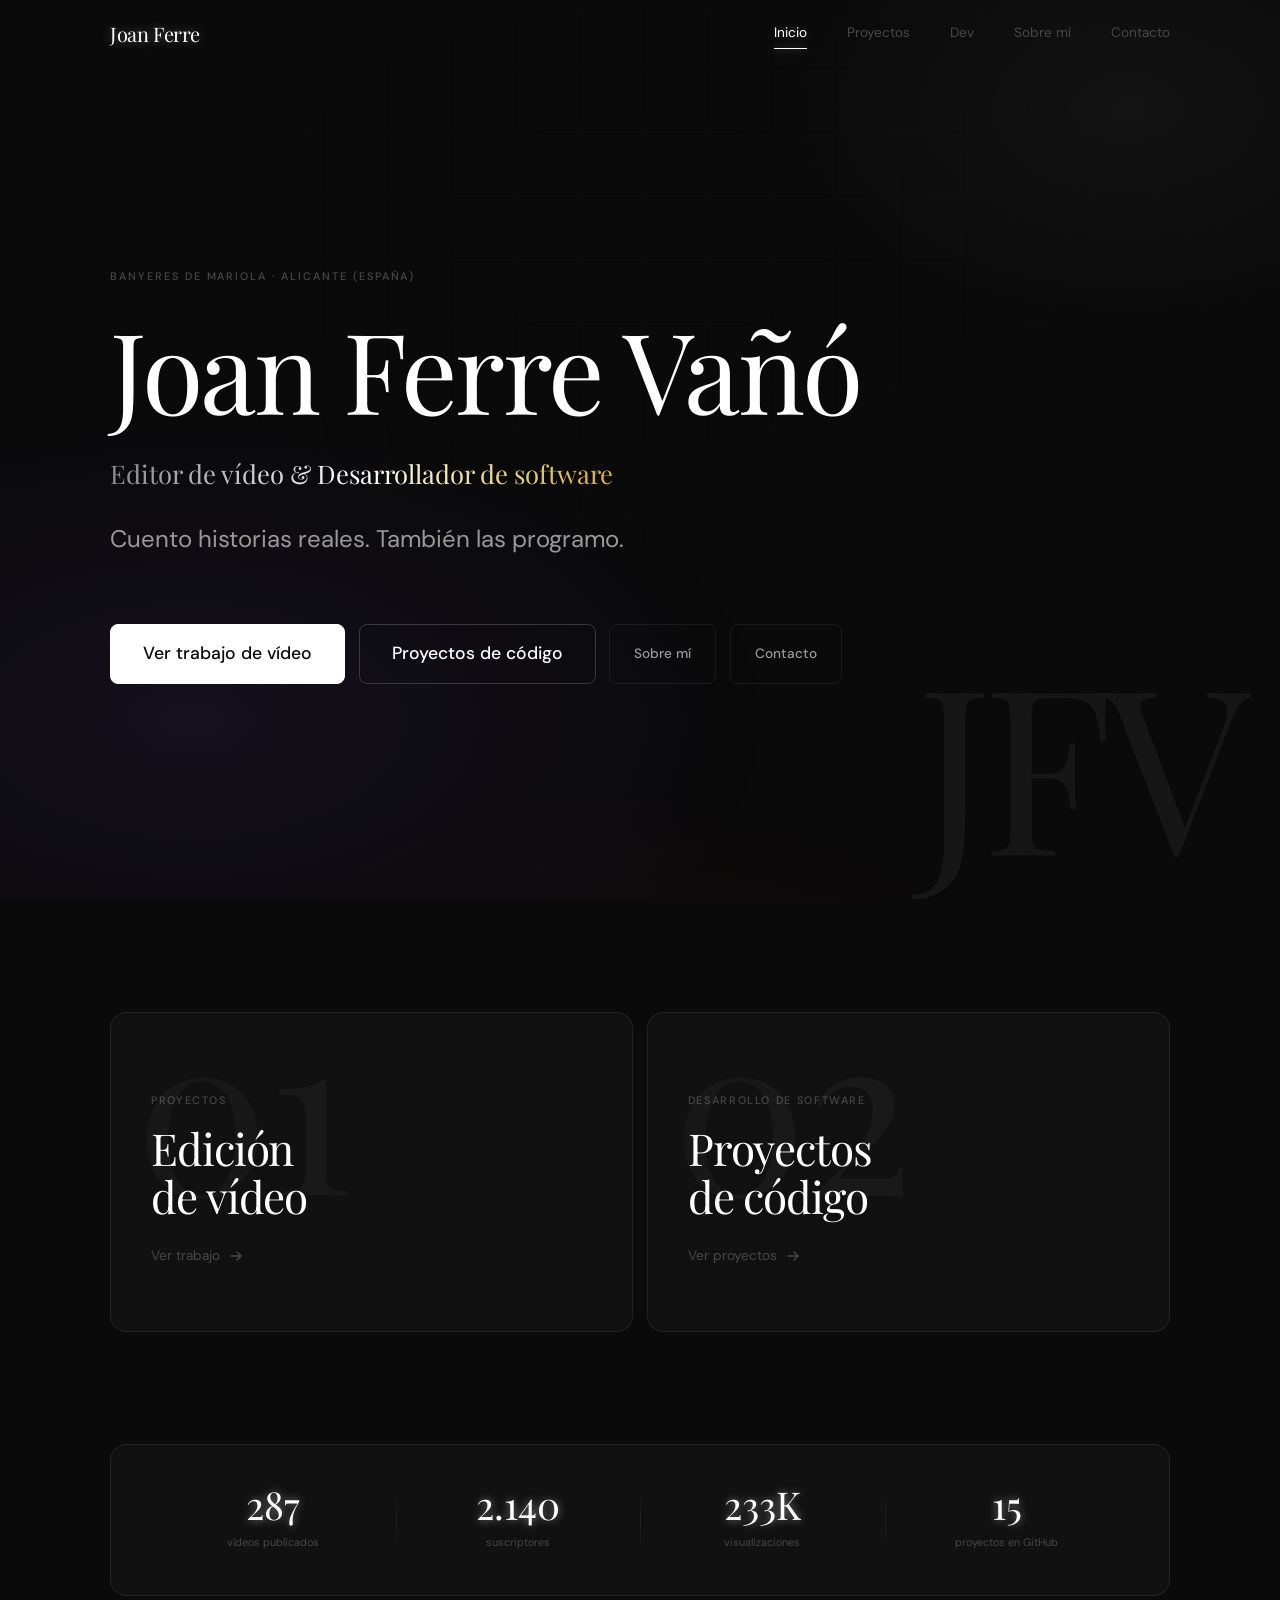
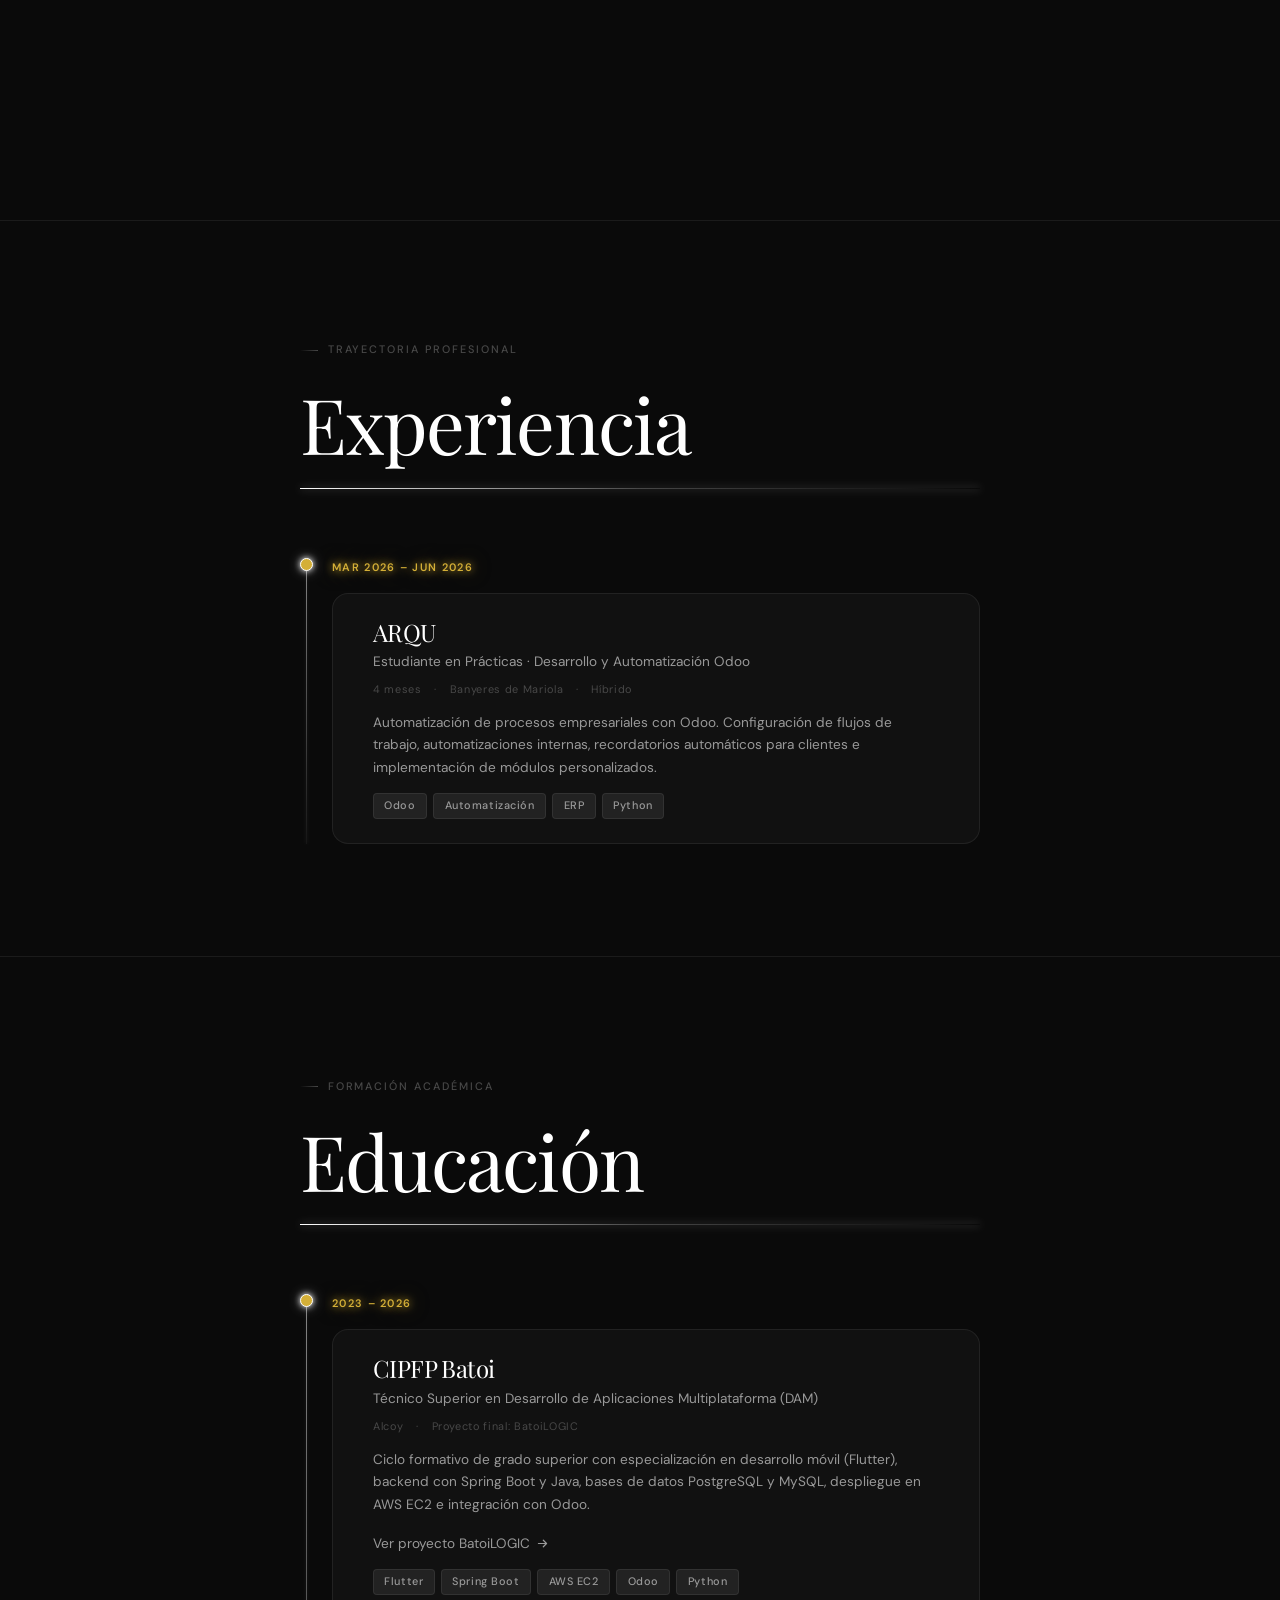
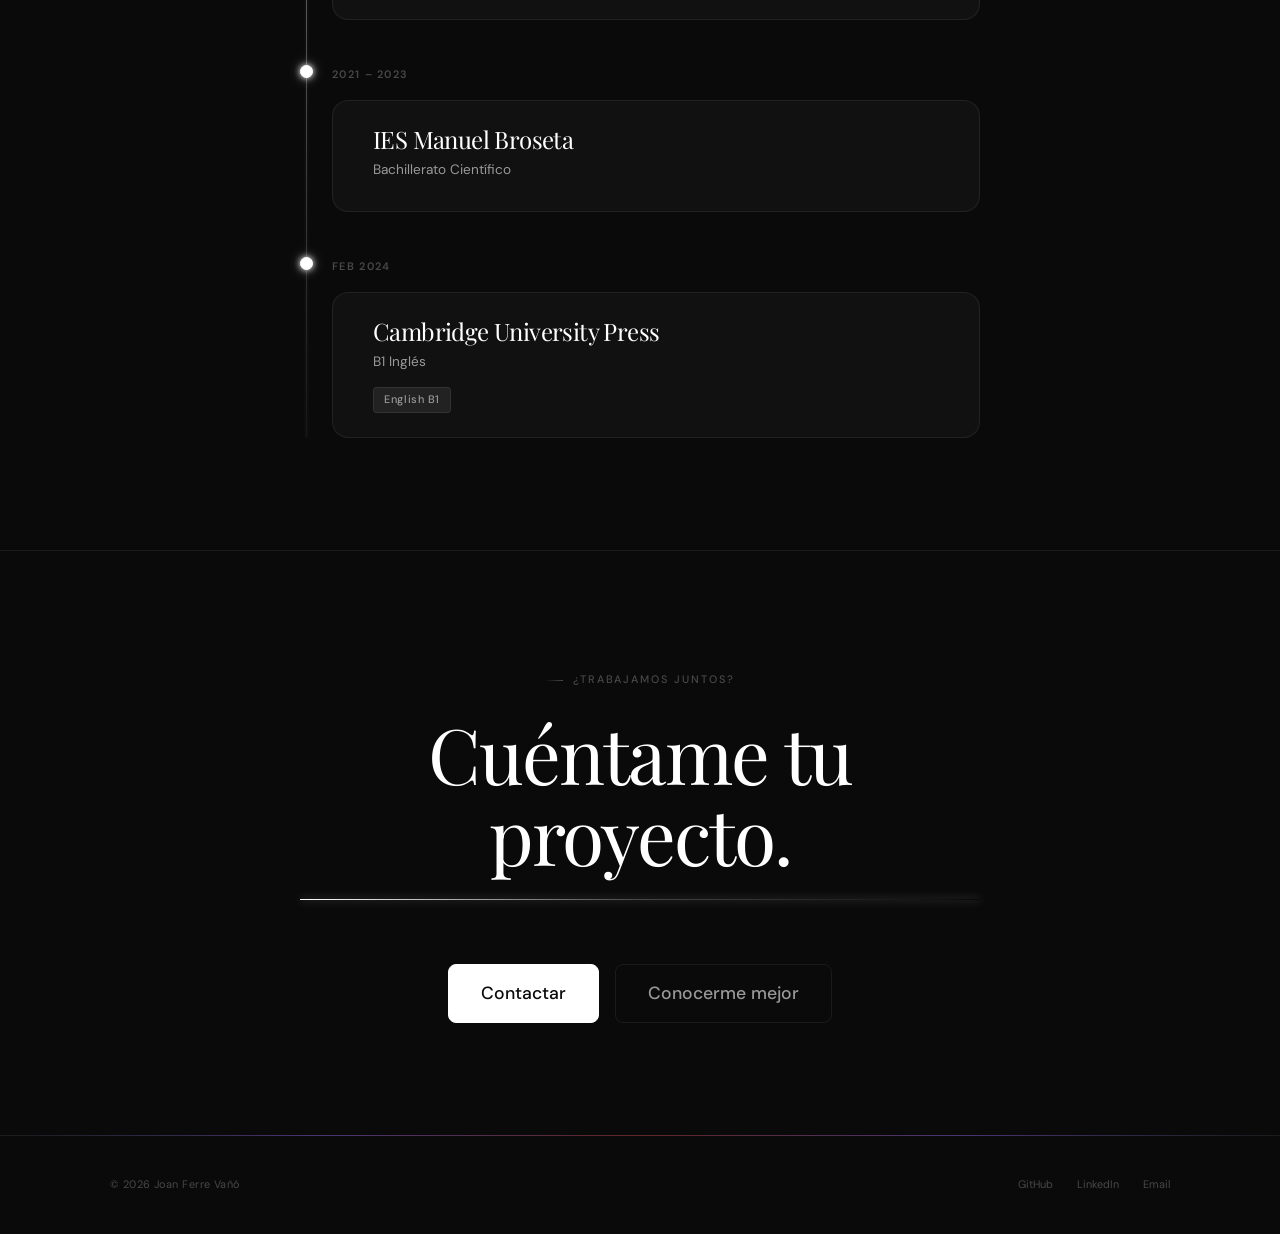
==== commit b7cc6566: "Porfolio de mis videos" ====
--- a/index.html
+++ b/index.html
@@ -30,7 +30,7 @@
       <a href="index.html" class="navbar__logo">Joan Ferre</a>
       <nav class="navbar__nav">
         <a href="index.html" class="navbar__link">Inicio</a>
-        <a href="video.html" class="navbar__link">Vídeo</a>
+        <a href="video.html" class="navbar__link">Proyectos</a>
         <a href="dev.html" class="navbar__link">Dev</a>
         <a href="about.html" class="navbar__link">Sobre mí</a>
         <a href="contact.html" class="navbar__link">Contacto</a>
@@ -42,7 +42,7 @@
   </header>
   <div class="nav-mobile" id="nav-mobile">
     <a href="index.html">Inicio</a>
-    <a href="video.html">Vídeo</a>
+    <a href="video.html">Proyectos</a>
     <a href="dev.html">Dev</a>
     <a href="about.html">Sobre mí</a>
     <a href="contact.html">Contacto</a>
@@ -85,7 +85,7 @@
           <!-- Bloque vídeo con borde neon que se enciende -->
           <a href="video.html" class="index-block">
             <span class="index-block__num" aria-hidden="true">01</span>
-            <span class="index-block__label">Creación de contenido</span>
+            <span class="index-block__label">Proyectos</span>
             <h2 class="index-block__title">Edición<br />de vídeo</h2>
             <span class="index-block__arrow">
               Ver trabajo
--- a/css/pages.css
+++ b/css/pages.css
@@ -399,3 +399,85 @@
   .form__row   { grid-template-columns: 1fr; }
   .next-steps  { grid-template-columns: 1fr; }
 }
+
+/* ═══════ PORTFOLIO CARDS (video.html) ══════════════════════ */
+.portfolio-grid {
+  display: grid;
+  grid-template-columns: repeat(auto-fill, minmax(280px, 1fr));
+  gap: var(--sp-md);
+}
+.portfolio-card {
+  background: var(--bg-2);
+  border: 1px solid var(--border);
+  border-radius: var(--radius-lg);
+  overflow: hidden;
+  transition: border-color 0.3s, transform 0.35s var(--ease), box-shadow 0.3s;
+}
+.portfolio-card:hover {
+  border-color: rgba(255,255,255,0.2);
+  transform: translateY(-5px);
+  box-shadow: 0 0 1px rgba(255,255,255,0.1), 0 4px 30px rgba(0,0,0,0.5);
+}
+.portfolio-card__thumb {
+  width: 100%;
+  aspect-ratio: 16/9;
+  background: var(--bg-3);
+  position: relative;
+  overflow: hidden;
+}
+.portfolio-card__placeholder {
+  width: 100%; height: 100%;
+  display: flex; align-items: center; justify-content: center;
+  color: var(--text-3);
+}
+.portfolio-card__overlay {
+  position: absolute; inset: 0;
+  display: flex; align-items: flex-start; padding: var(--sp-sm);
+  z-index: 1;
+}
+.portfolio-card__type {
+  font-size: var(--s-xs); font-weight: 600;
+  letter-spacing: 0.12em; text-transform: uppercase;
+  color: var(--text-3);
+  background: rgba(0,0,0,0.6);
+  padding: 0.2rem 0.6rem;
+  border-radius: 4px;
+  border: 1px solid var(--border);
+}
+.portfolio-card__body {
+  padding: var(--sp-md);
+  display: flex; flex-direction: column; gap: 0.4rem;
+}
+.portfolio-card__client {
+  font-size: var(--s-xs); color: var(--text-3);
+  letter-spacing: 0.04em;
+}
+.portfolio-card__title {
+  font-family: var(--font-display);
+  font-size: var(--s-lg); color: var(--white);
+  line-height: 1.2;
+}
+.portfolio-card__desc {
+  font-size: var(--s-sm); color: var(--text-2);
+  line-height: 1.6;
+  margin-bottom: var(--sp-xs);
+}
+.portfolio-card__status {
+  align-self: flex-start;
+}
+/* Fondo degradado sutil por tipo de pieza */
+.portfolio-card:nth-child(1) .portfolio-card__thumb { background: linear-gradient(135deg, #1a0010 0%, #300020 100%); }
+.portfolio-card:nth-child(2) .portfolio-card__thumb { background: linear-gradient(135deg, #001220 0%, #002040 100%); }
+.portfolio-card:nth-child(3) .portfolio-card__thumb { background: linear-gradient(135deg, #0d0d1a 0%, #1a1a30 100%); }
+.portfolio-card:nth-child(4) .portfolio-card__thumb { background: linear-gradient(135deg, #1a0800 0%, #301500 100%); }
+.portfolio-card:nth-child(5) .portfolio-card__thumb { background: linear-gradient(135deg, #0a1000 0%, #182000 100%); }
+
+/* Estado pending — borde punteado sutil */
+.portfolio-card--pending {
+  border-style: dashed;
+  border-color: rgba(255,255,255,0.05);
+}
+.portfolio-card--pending:hover {
+  border-style: solid;
+  border-color: rgba(255,255,255,0.2);
+}
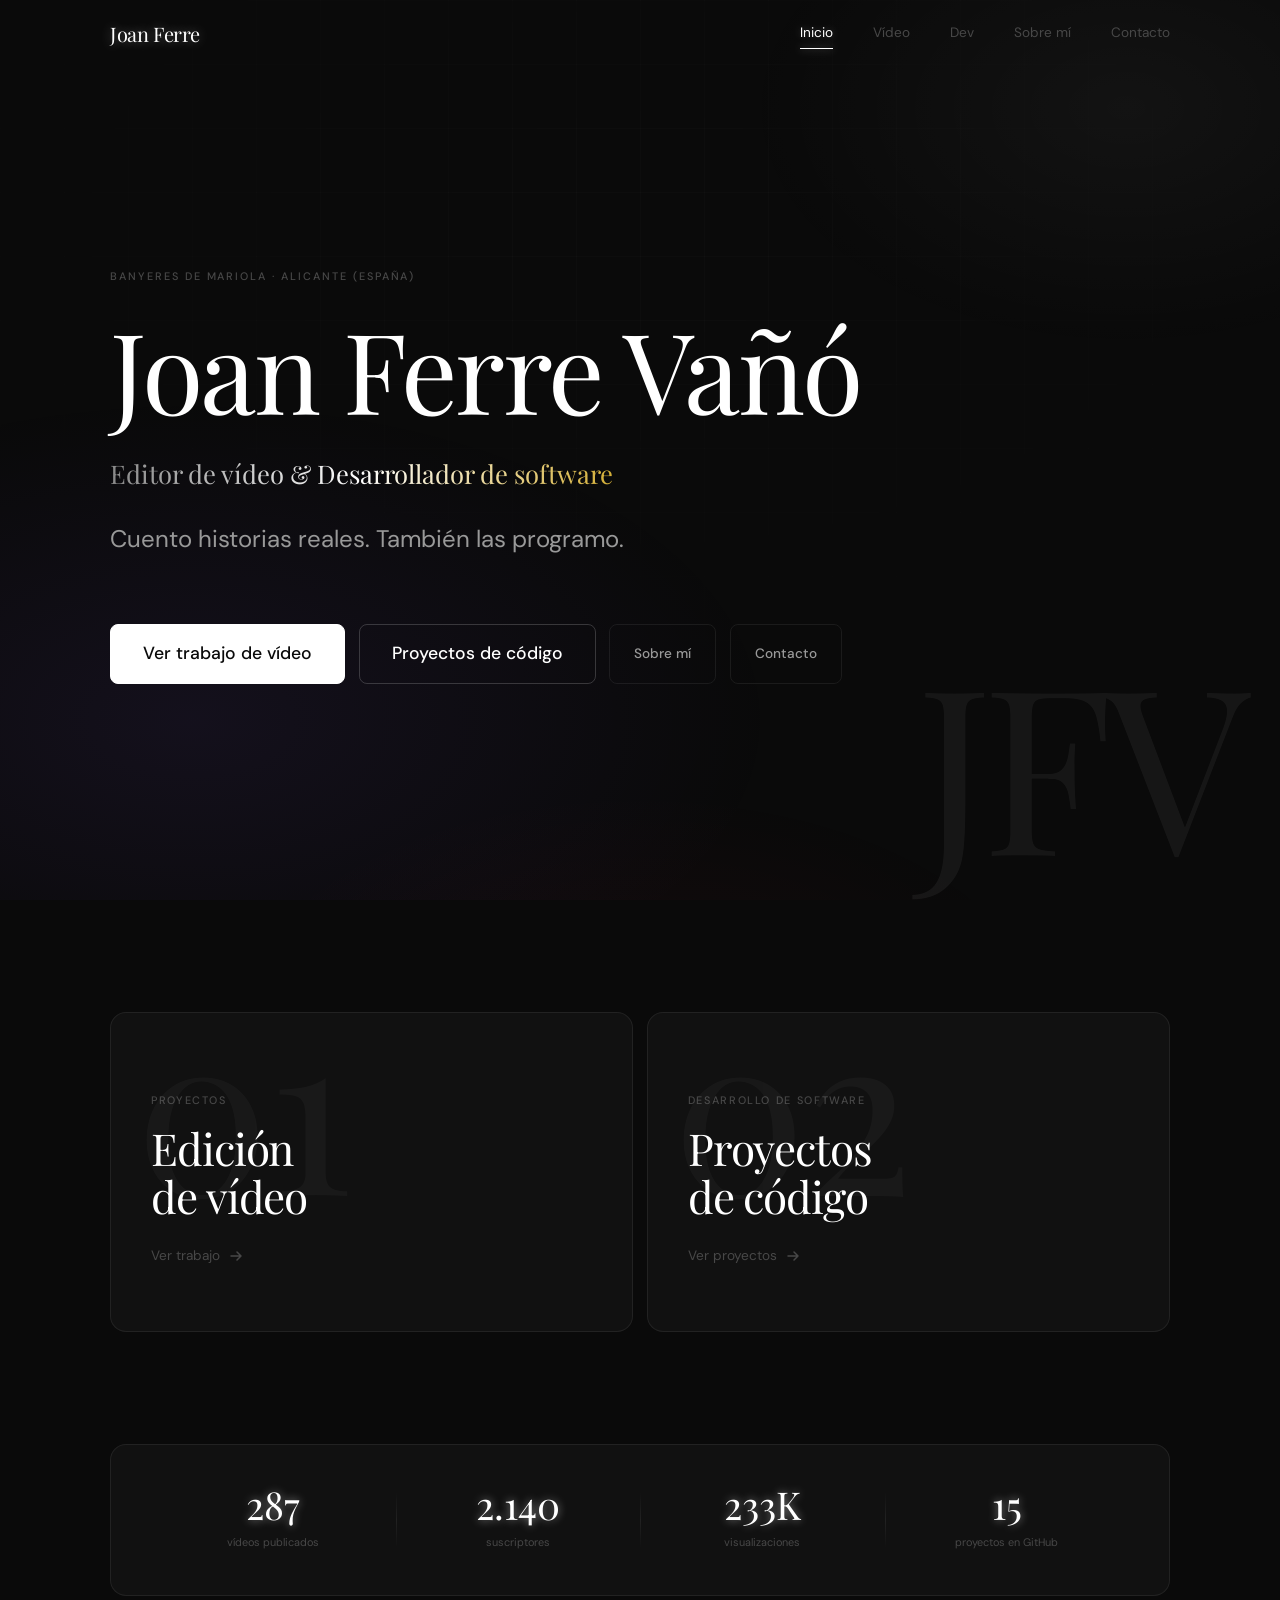
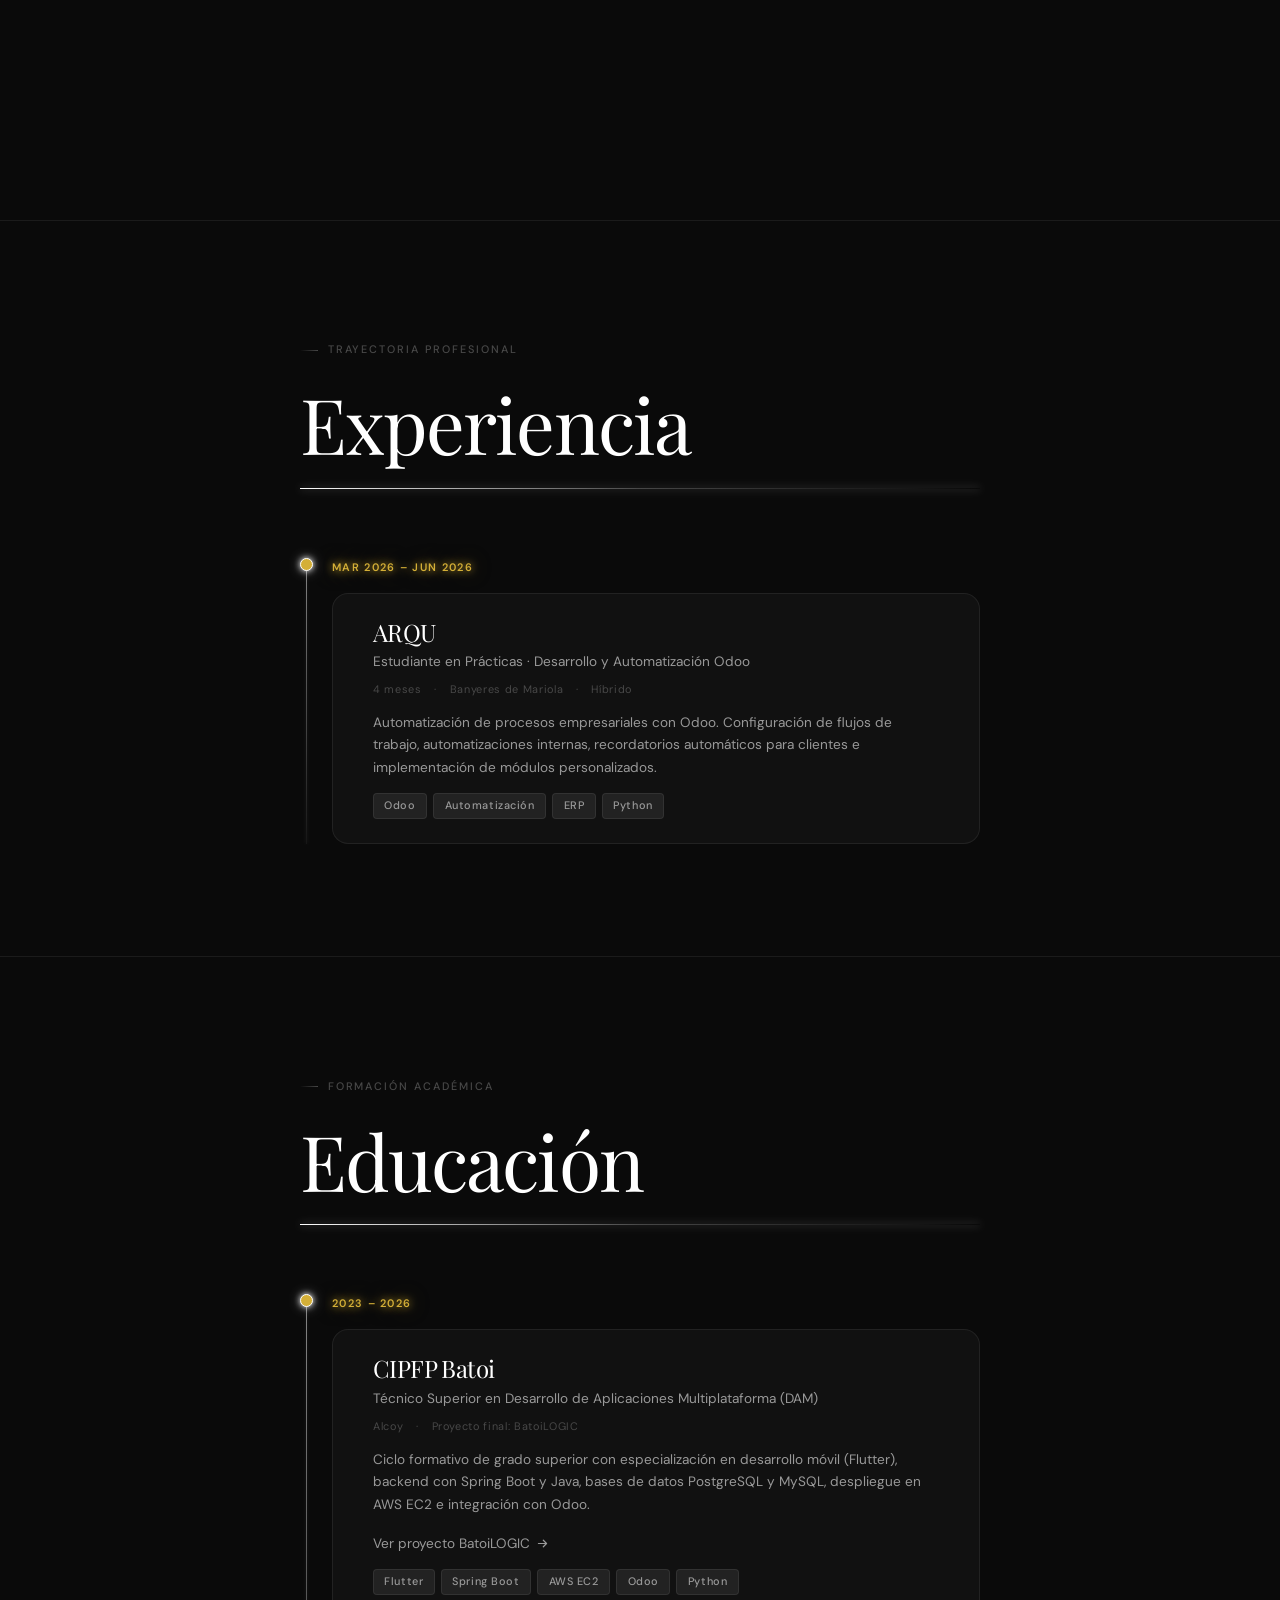
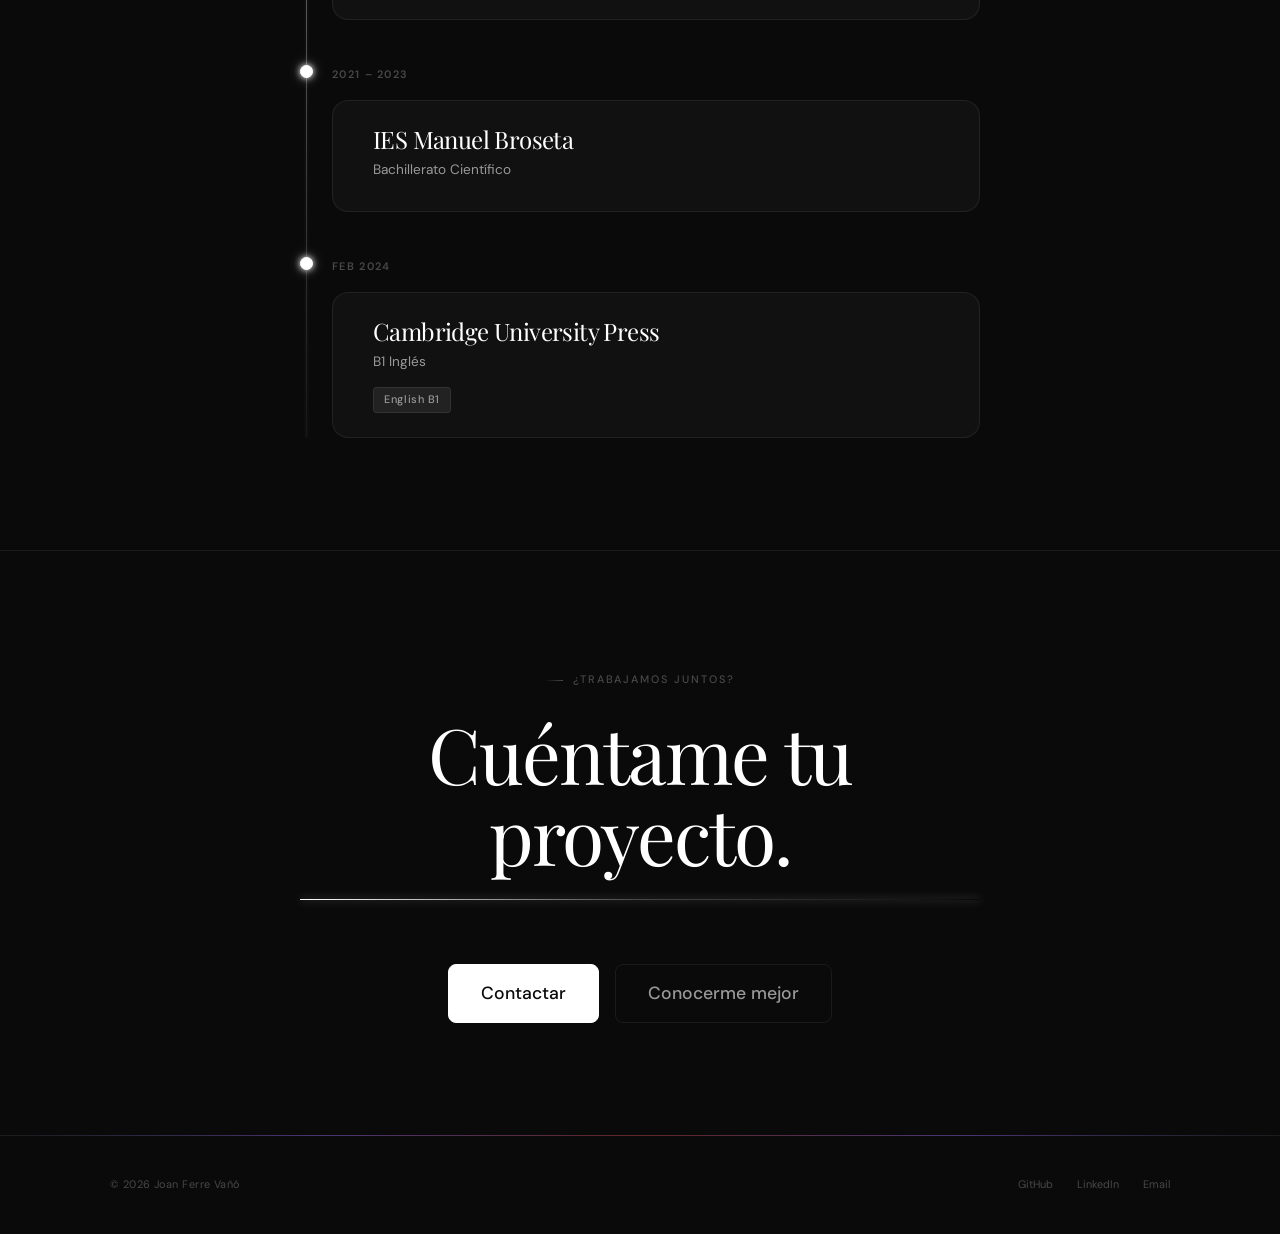
==== commit 633cf2e3: "Correccion de header" ====
--- a/index.html
+++ b/index.html
@@ -30,7 +30,7 @@
       <a href="index.html" class="navbar__logo">Joan Ferre</a>
       <nav class="navbar__nav">
         <a href="index.html" class="navbar__link">Inicio</a>
-        <a href="video.html" class="navbar__link">Proyectos</a>
+        <a href="video.html" class="navbar__link">Vídeo</a>
         <a href="dev.html" class="navbar__link">Dev</a>
         <a href="about.html" class="navbar__link">Sobre mí</a>
         <a href="contact.html" class="navbar__link">Contacto</a>
@@ -42,7 +42,7 @@
   </header>
   <div class="nav-mobile" id="nav-mobile">
     <a href="index.html">Inicio</a>
-    <a href="video.html">Proyectos</a>
+    <a href="video.html">Vídeo</a>
     <a href="dev.html">Dev</a>
     <a href="about.html">Sobre mí</a>
     <a href="contact.html">Contacto</a>
